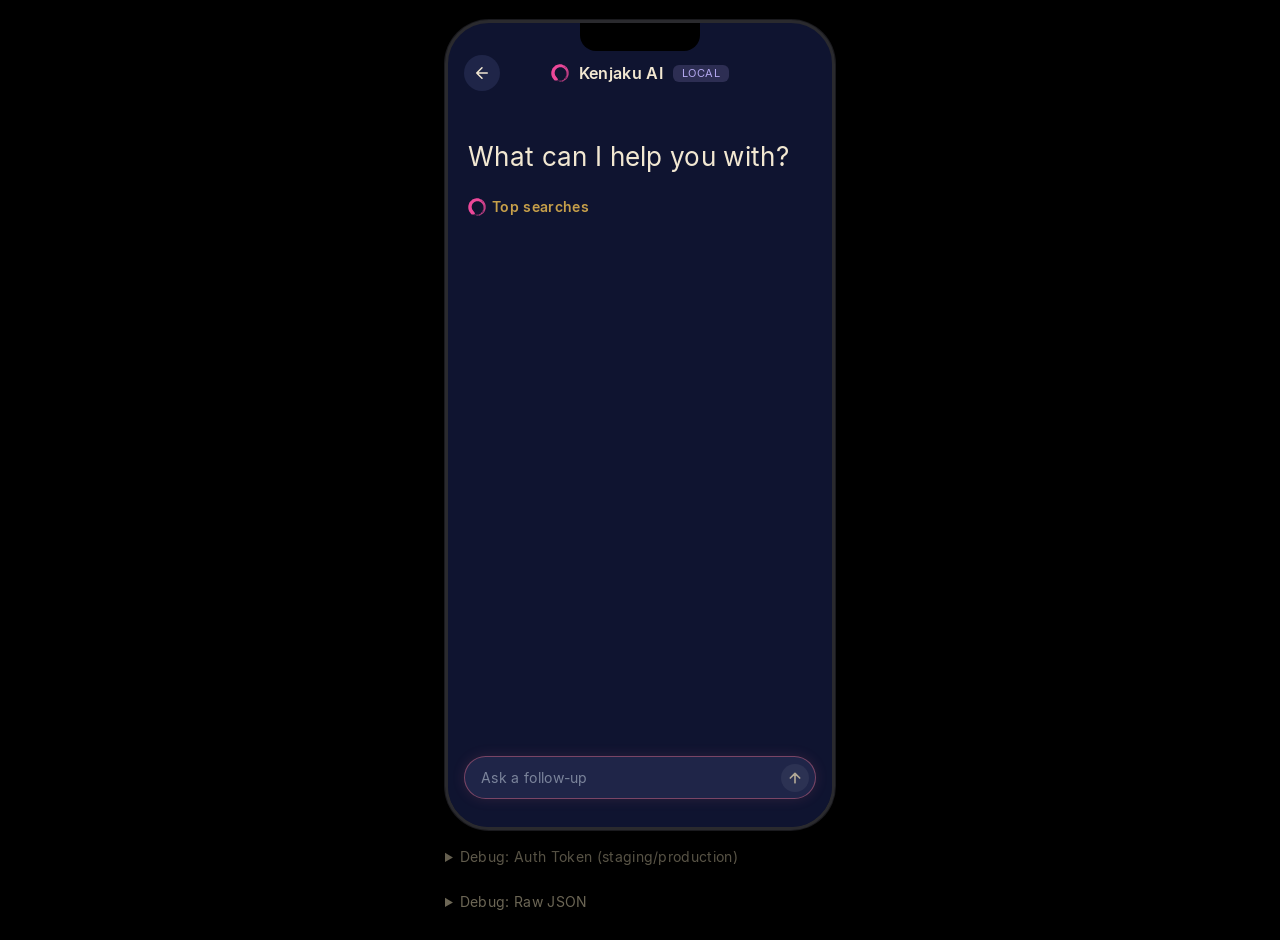
==== geto-web/index.html @ 2c615ce0 "feat(api): ResolvedLocale extractor + blended DTOs + geto-web language switcher - Adds `ResolvedLoca" ====
<!DOCTYPE html>
<html lang="en">

<head>
  <meta charset="UTF-8">
  <meta name="viewport" content="width=device-width, initial-scale=1.0, maximum-scale=1.0">
  <title>Kenjaku Local AI</title>
  <link rel="stylesheet" href="styles.css">
</head>

<body>
  <div class="phone-frame">
    <div class="notch"></div>
    <div class="app">
      <header class="header">
        <button class="header-back-btn" id="backBtn" type="button">
          <svg width="18" height="18" viewBox="0 0 24 24" fill="none" stroke="currentColor" stroke-width="2" stroke-linecap="round" stroke-linejoin="round">
            <path d="M19 12H5M12 19l-7-7 7-7" />
          </svg>
        </button>
        <div class="header-title" id="headerTitle">
          <span class="header-sparkle"><img src="enso.svg" alt="" width="18" height="18" style="display:block"></span> Kenjaku AI <span id="envLabel">Local</span>
          <select id="envSelect" class="env-select">
            <option value="local" selected>Local</option>
            <option value="staging">Staging</option>
            <option value="production">Production</option>
          </select>
          <select id="localeSwitcher" class="env-select" aria-label="Language">
            <option value="">Auto</option>
            <option value="en">English</option>
            <option value="zh">简体中文</option>
            <option value="zh-TW">繁體中文</option>
            <option value="ja">日本語</option>
            <option value="ko">한국어</option>
            <option value="de">Deutsch</option>
            <option value="fr">Français</option>
            <option value="es">Español</option>
          </select>
        </div>
        <div style="width:36px"></div>
      </header>
      <div class="progress-bar" id="progressBar"></div>

      <div class="scroll-area" id="scrollArea">
        <!-- Initial search view -->
        <div id="searchView" class="search-view">
          <div class="search-greeting">What can I help you with?</div>
          <div class="pills-label"><span class="pills-label-icon"><img src="enso.svg" alt="" width="18" height="18" style="display:block"></span> Top searches</div>
          <div class="pills" id="pills"></div>
        </div>

        <!-- Results view (hidden initially) -->
        <div id="resultsView" class="results-view" style="display:none">
          <div class="query-echo" id="queryEcho"></div>
          <div class="search-status" id="searchStatus" style="display:none">
            <span class="status-icon"><svg width="14" height="14" viewBox="0 0 24 24" fill="none" stroke="currentColor" stroke-width="2" stroke-linecap="round" stroke-linejoin="round"><circle cx="12" cy="12" r="3"/><path d="M19.4 15a1.65 1.65 0 0 0 .33 1.82l.06.06a2 2 0 1 1-2.83 2.83l-.06-.06a1.65 1.65 0 0 0-1.82-.33 1.65 1.65 0 0 0-1 1.51V21a2 2 0 0 1-4 0v-.09A1.65 1.65 0 0 0 9 19.4a1.65 1.65 0 0 0-1.82.33l-.06.06a2 2 0 1 1-2.83-2.83l.06-.06A1.65 1.65 0 0 0 4.68 15a1.65 1.65 0 0 0-1.51-1H3a2 2 0 0 1 0-4h.09A1.65 1.65 0 0 0 4.6 9a1.65 1.65 0 0 0-.33-1.82l-.06-.06a2 2 0 1 1 2.83-2.83l.06.06A1.65 1.65 0 0 0 9 4.68a1.65 1.65 0 0 0 1-1.51V3a2 2 0 0 1 4 0v.09a1.65 1.65 0 0 0 1 1.51 1.65 1.65 0 0 0 1.82-.33l.06-.06a2 2 0 1 1 2.83 2.83l-.06.06A1.65 1.65 0 0 0 19.4 9a1.65 1.65 0 0 0 1.51 1H21a2 2 0 0 1 0 4h-.09a1.65 1.65 0 0 0-1.51 1z"/></svg></span> Searching
          </div>
          <div id="results" class="results"></div>
          <details id="debugInfo" class="debug-info" style="display:none">
            <summary class="debug-summary">Debug</summary>
            <div class="debug-tags" id="debugTags"></div>
            <div class="debug-ids" id="debugIds"></div>
          </details>
        </div>
      </div>

      <!-- Fixed bottom bar -->
      <div class="bottom-bar">
        <div class="search-input-wrap">
          <input type="text" id="searchInput" placeholder="Ask a follow-up" autocomplete="off" role="combobox" aria-expanded="false" aria-controls="autoCompleteDropdown" aria-autocomplete="list">
          <button id="searchBtn" type="button" class="send-btn">
            <svg width="16" height="16" viewBox="0 0 24 24" fill="none" stroke="currentColor" stroke-width="2.5"
              stroke-linecap="round" stroke-linejoin="round">
              <path d="M12 19V5M5 12l7-7 7 7" />
            </svg>
          </button>
        </div>
        <div id="autoCompleteDropdown" class="autocomplete-dropdown" role="listbox" aria-label="Search suggestions"></div>
      </div>
    </div>
  </div>

  <details class="debug-panel debug-auth-panel" id="authPanel">
    <summary>Debug: Auth Token (staging/production)</summary>
    <div class="debug-context-grid">
      <label>Bearer Token<input type="password" id="bearerToken" placeholder="Paste token for non-local environments" autocomplete="off"></label>
    </div>
  </details>

  <details class="debug-panel">
    <summary>Debug: Raw JSON</summary>
    <pre id="rawJson"></pre>
  </details>

  <script src="app.js"></script>
</body>

</html>
---- geto-web/styles.css ----
/* Self-hosted Inter fonts — no external dependency */
@font-face {
  font-family: 'Inter';
  font-style: normal;
  font-weight: 400;
  font-display: block;
  src: url('fonts/Inter-Regular.ttf') format('truetype');
}
@font-face {
  font-family: 'Inter';
  font-style: normal;
  font-weight: 500;
  font-display: block;
  src: url('fonts/Inter-Medium.ttf') format('truetype');
}
@font-face {
  font-family: 'Inter';
  font-style: normal;
  font-weight: 600;
  font-display: block;
  src: url('fonts/Inter-SemiBold.ttf') format('truetype');
}
@font-face {
  font-family: 'Inter';
  font-style: normal;
  font-weight: 700;
  font-display: block;
  src: url('fonts/Inter-Bold.ttf') format('truetype');
}

* {
  margin: 0;
  padding: 0;
  box-sizing: border-box;
}

*, button, input, select, textarea {
  letter-spacing: inherit;
  font-family: inherit;
}

/* Theme: midnight indigo with pink-coral glow + cream text. */
:root {
  /* Deep indigo background palette */
  --bg-primary: #0F1430;       /* deepest navy */
  --bg-card:    #1A1F40;       /* lifted card */
  --bg-input:   #1F2548;       /* input fields */
  --border:     #2A3055;       /* subtle border */

  /* Warm cream text */
  --text-primary:   #F2E8D2;   /* heading cream */
  --text-secondary: #B0A795;   /* warm beige */
  --text-muted:     #6E6857;   /* dull olive */

  /* Accents */
  --accent-pink:   #FF7591;    /* pink/coral — primary glow */
  --accent-violet: #B4A8F0;    /* lavender — chips, badges */
  --accent-blue:   #4F7A55;    /* (compat) */
  --accent-green:  #6FA265;
  --accent-red:    #C04A4A;
  --accent-purple: #B4A8F0;    /* lavender alias */
  --accent-orange: #C7A04A;    /* gold (still used for query echo) */

  /* Query echo gradient (cream → gold) */
  --query-gradient-start: #F2E8D2;
  --query-gradient-end:   #C7A04A;
}

body {
  font-family: 'Inter', -apple-system, BlinkMacSystemFont, 'SF Pro Display', 'Segoe UI', Roboto, sans-serif;
  font-weight: 400;
  letter-spacing: 0.02em;
  line-height: 1.5;
  -webkit-font-smoothing: antialiased;
  -moz-osx-font-smoothing: grayscale;
  background: #000;
  color: var(--text-primary);
  display: flex;
  flex-direction: column;
  align-items: center;
  min-height: 100vh;
  padding: 20px 0;
}

/* ====== iPhone Frame ====== */
.phone-frame {
  width: 390px;
  height: 844px;
  max-height: 90vh;
  background: var(--bg-primary);
  border-radius: 44px;
  border: 3px solid #2A2A2E;
  position: relative;
  overflow: hidden;
  display: flex;
  flex-direction: column;
  box-shadow: 0 0 0 1px #1a1a1e, 0 20px 60px rgba(0,0,0,0.5);
  /* Contain the sources bottom sheet within the phone frame */
  isolation: isolate;
}

.notch {
  width: 120px;
  height: 28px;
  background: #000;
  border-radius: 0 0 16px 16px;
  margin: 0 auto;
  position: relative;
  z-index: 10;
  flex-shrink: 0;
}

.app {
  display: flex;
  flex-direction: column;
  flex: 1;
  overflow: hidden;
}

/* ====== Header ====== */
.header {
  display: flex;
  align-items: center;
  justify-content: space-between;
  padding: 4px 16px 8px;
  flex-shrink: 0;
}

.header-btn {
  width: 36px;
  height: 36px;
  display: flex;
  align-items: center;
  justify-content: center;
  background: none;
  border: none;
  color: var(--text-secondary);
  cursor: pointer;
  border-radius: 50%;
}
.header-btn:hover { background: rgba(255,255,255,0.05); }

.header-back-btn {
  width: 36px;
  height: 36px;
  display: flex;
  align-items: center;
  justify-content: center;
  background: var(--bg-input);
  border: none;
  color: var(--text-primary);
  cursor: pointer;
  border-radius: 50%;
  transition: background 0.15s;
}
.header-back-btn:hover { background: rgba(255,255,255,0.1); }

.header-title {
  font-size: 16px;
  font-weight: 600;
  color: var(--text-primary);
  letter-spacing: 0.02em;
  position: relative;
  cursor: pointer;
  display: flex;
  align-items: center;
  gap: 10px;
}

.header-sparkle {
  display: inline-flex;
  align-items: center;
  vertical-align: middle;
}

.env-select {
  position: absolute;
  top: 0;
  left: 0;
  width: 100%;
  height: 100%;
  opacity: 0;
  cursor: pointer;
  font-size: 16px;
}

#envLabel {
  color: var(--accent-violet);
  font-size: 11px;
  font-weight: 400;
  text-transform: uppercase;
  letter-spacing: 0.04em;
  display: inline-flex;
  align-items: center;
  padding: 3px 9px;
  background: rgba(180, 168, 240, 0.18);
  border-radius: 6px;
  line-height: 1;
}

/* ====== Progress Bar ====== */
.progress-bar {
  height: 2px;
  min-height: 2px;
  background: transparent;
  flex-shrink: 0;
  overflow: hidden;
}
.progress-bar.active {
  background: linear-gradient(90deg, transparent, var(--accent-blue), transparent);
  animation: progressSlide 1.5s ease-in-out infinite;
}
@keyframes progressSlide {
  0% { background-position: -200% 0; }
  100% { background-position: 200% 0; }
}
.progress-bar.active {
  background: var(--bg-primary);
  position: relative;
}
.progress-bar.active::after {
  content: '';
  position: absolute;
  top: 0;
  left: 0;
  right: 0;
  bottom: 0;
  background: linear-gradient(90deg, transparent 0%, var(--accent-blue) 50%, transparent 100%);
  animation: progressSlide 1.5s ease-in-out infinite;
  background-size: 200% 100%;
}

/* ====== Scroll Area ====== */
.scroll-area {
  flex: 1;
  overflow-y: auto;
  padding: 0 20px 16px;
  -webkit-overflow-scrolling: touch;
}

/* ====== Search View (initial) ====== */
.search-view {
  padding-top: 40px;
}

.search-greeting {
  font-size: 26px;
  font-weight: 400;
  color: var(--text-primary);
  margin-bottom: 24px;
  line-height: 1.2;
}

.pills-label {
  font-size: 14px;
  font-weight: 600;
  color: #C7A04A;
  margin-bottom: 10px;
  display: flex;
  align-items: center;
  gap: 6px;
}
.pills-label-icon {
  display: inline-flex;
  align-items: center;
}

.pills {
  display: flex;
  flex-wrap: nowrap;
  gap: 8px;
  margin-bottom: 24px;
  overflow-x: auto;
  -webkit-overflow-scrolling: touch;
  scrollbar-width: none;
}
.pills::-webkit-scrollbar {
  display: none;
}
.pills button {
  padding: 8px 16px;
  text-align: left;
  background: transparent;
  border: 1.5px solid rgba(255, 117, 145, 0.45);
  border-radius: 20px;
  color: var(--text-primary);
  font-size: 14px;
  font-weight: 400;
  cursor: pointer;
  transition: all 0.2s ease;
  white-space: nowrap;
  flex-shrink: 0;
}
.pills button:hover {
  background: rgba(255, 117, 145, 0.06);
  border-color: rgba(255, 117, 145, 0.75);
  box-shadow: 0 0 16px rgba(255, 117, 145, 0.25);
}

/* ====== Debug Context Panel (outside frame) ====== */
.debug-context-panel summary {
  display: list-item;
}
.debug-context-panel summary .debug-reset-btn {
  float: right;
}
.debug-reset-btn {
  padding: 3px 10px;
  font-size: 12px;
  background: transparent;
  border: 1px solid var(--border);
  border-radius: 4px;
  color: var(--text-muted);
  cursor: pointer;
  font-family: inherit;
  margin-left: auto;
}
.debug-reset-btn:hover {
  border-color: #FF3B30;
  color: #FF3B30;
}
.debug-section-label {
  font-size: 12px;
  font-weight: 400;
  color: var(--accent-blue);
  font-family: 'SF Mono', 'Menlo', monospace;
  text-transform: uppercase;
  letter-spacing: 0.5px;
  margin-top: 10px;
  margin-bottom: 2px;
  padding-bottom: 2px;
  border-bottom: 1px solid var(--border);
}
.debug-context-grid {
  display: grid;
  grid-template-columns: 1fr 1fr 1fr;
  gap: 5px 10px;
  margin-top: 4px;
}
.debug-context-grid label {
  display: flex;
  flex-direction: column;
  font-size: 12px;
  color: var(--text-muted);
  font-family: 'SF Mono', 'Menlo', monospace;
  gap: 2px;
}
.debug-context-grid label.debug-checkbox {
  flex-direction: row;
  align-items: center;
  gap: 4px;
  padding: 5px 0;
}
.debug-context-grid label.debug-checkbox input[type="checkbox"] {
  width: auto;
  accent-color: var(--accent-blue);
}
.debug-context-grid input,
.debug-context-grid select {
  font-size: 13px;
  padding: 6px 8px;
  background: var(--bg-input);
  border: 1px solid var(--border);
  border-radius: 5px;
  color: var(--text-primary);
  font-size: 11px;
  font-family: inherit;
  outline: none;
  width: 100%;
  box-sizing: border-box;
}
.debug-context-grid input:focus,
.debug-context-grid select:focus {
  border-color: var(--accent-blue);
}

/* ====== Results View ====== */
.results-view {
  padding-top: 8px;
}

.query-echo {
  font-size: 24px;
  font-weight: 600;
  line-height: 1.25;
  margin-bottom: 16px;
  color: #C7A04A;
}

.search-status {
  display: inline-flex;
  align-items: center;
  gap: 6px;
  padding: 6px 14px;
  background: var(--bg-card);
  border: 1px solid var(--border);
  border-radius: 20px;
  font-size: 14px;
  color: var(--text-secondary);
  margin-bottom: 16px;
}
.status-icon {
  display: inline-flex;
  align-items: center;
  font-size: 14px;
  animation: spin 2s linear infinite;
  transform-origin: center;
}
@keyframes spin {
  100% { transform: rotate(360deg); }
}

/* ====== Asset Cards ====== */
.asset-cards {
  display: flex;
  flex-direction: column;
  gap: 12px;
  margin-bottom: 16px;
}

.asset-card {
  background: var(--bg-card);
  border: 1px solid var(--border);
  border-radius: 16px;
  padding: 16px;
  overflow: hidden;
}

.asset-card-header {
  display: flex;
  justify-content: flex-start;
  align-items: center;
  gap: 12px;
  margin-bottom: 8px;
}

.asset-card-icon {
  width: 34px;
  height: 34px;
  border-radius: 50%;
  background: rgba(255,255,255,0.08);
  display: flex;
  align-items: center;
  justify-content: center;
  font-size: 14px;
  font-weight: 400;
  color: var(--accent-blue);
  flex-shrink: 0;
  overflow: hidden;
}

.asset-card-info {
  flex: 1;
  min-width: 0;
}

.asset-card-info h3 {
  font-size: 14px;
  font-weight: 400;
  color: var(--text-primary);
}

.asset-card-info .ticker {
  font-size: 11px;
  color: var(--text-secondary);
  margin-top: 1px;
}

.asset-card-star {
  width: 36px;
  height: 36px;
  border-radius: 50%;
  background: rgba(255,255,255,0.06);
  display: flex;
  align-items: center;
  justify-content: center;
  cursor: pointer;
  margin-left: auto;
  flex-shrink: 0;
  color: var(--text-muted);
  transition: background 0.2s;
}
.asset-card-star:hover {
  background: rgba(255,255,255,0.12);
  color: var(--text-secondary);
}

.asset-card-price {
  font-size: 26px;
  font-weight: 400;
  color: var(--text-primary);
  margin-bottom: 2px;
  letter-spacing: 0.02em;
}
.asset-card-price .currency {
  font-size: 13px;
  font-weight: 400;
  color: var(--text-secondary);
  margin-left: 4px;
}

.asset-card-change {
  font-size: 13px;
  margin-bottom: 16px;
}
.asset-card-change.positive { color: var(--accent-green); }
.asset-card-change.negative { color: var(--accent-red); }

.asset-chart-placeholder {
  height: 120px;
  border-radius: 8px;
  margin-bottom: 12px;
  position: relative;
  overflow: hidden;
}

.asset-chart-area {
  width: 100%;
  height: 100%;
}

/* Deferred comp_006 slot — fade in when content injected */
#comp006-slot:not(:empty) {
  animation: fadeSlideIn 0.3s ease-out;
}
@keyframes fadeSlideIn {
  from { opacity: 0; transform: translateY(-8px); }
  to   { opacity: 1; transform: translateY(0); }
}

/* ====== Comparison Card (2-asset comp_006) ====== */
.compare-card {
  margin-bottom: 16px;
}
.compare-legend {
  display: flex;
  gap: 14px;
  margin-bottom: 12px;
}
.compare-legend-item {
  display: flex;
  align-items: center;
  gap: 6px;
  font-size: 12px;
  color: var(--text-secondary);
}
.compare-dot {
  width: 8px;
  height: 8px;
  border-radius: 50%;
  flex-shrink: 0;
}
.compare-chart-area {
  height: 140px;
}
.compare-chart {
  width: 100%;
  height: 100%;
}

/* Live price colors */
.live-change.positive,
.live-list-change.positive { color: var(--accent-green); }
.live-change.negative,
.live-list-change.negative { color: var(--accent-red); }

/* Icon fallback (shows when image fails to load) */
.icon-fallback {
  width: 100%;
  height: 100%;
  border-radius: 50%;
  background: rgba(255,255,255,0.08);
  display: flex;
  align-items: center;
  justify-content: center;
  font-size: 12px;
  font-weight: 400;
  color: var(--accent-blue);
}

.asset-time-pills {
  display: flex;
  gap: 6px;
  margin-bottom: 14px;
  align-items: center;
}
.time-pill {
  padding: 6px 12px;
  border-radius: 20px;
  font-size: 12px;
  font-weight: 400;
  letter-spacing: 0.02em;
  color: var(--text-secondary);
  background: var(--bg-input);
  border: 1px solid transparent;
  cursor: pointer;
  transition: all 0.15s;
}
.time-pill.active {
  background: rgba(199, 160, 74, 0.15);
  color: var(--accent-orange);
  border-color: var(--accent-orange);
}
.time-pill:not(.active):hover {
  background: rgba(255,255,255,0.08);
}
.time-pill-icon {
  display: inline-flex;
  align-items: center;
  justify-content: center;
  padding: 6px 8px;
  color: var(--text-secondary);
}

.asset-actions {
  display: flex;
  gap: 10px;
}
.asset-action-btn {
  flex: 1;
  padding: 10px;
  border-radius: 9999px;
  font-size: 12px;
  letter-spacing: 0.02em;
  font-weight: 400;
  cursor: pointer;
  text-align: center;
  border: none;
}
.asset-action-btn.view {
  background: var(--bg-input);
  color: var(--text-primary);
  border: 1px solid var(--border);
}
.asset-action-btn.buy {
  background: var(--accent-orange);
  color: var(--bg-primary);
}
.asset-action-btn.view:hover { background: rgba(255,255,255,0.1); }
.asset-action-btn.buy:hover { background: #D9B254; }

/* Multi-card grid */
.asset-grid {
  display: grid;
  grid-template-columns: 1fr 1fr;
  gap: 10px;
  margin-bottom: 16px;
}

.asset-grid-card {
  background: var(--bg-card);
  border: 1px solid var(--border);
  border-radius: 14px;
  padding: 14px;
  min-width: 0;
}

.asset-grid-header {
  display: flex;
  justify-content: space-between;
  align-items: center;
  margin-bottom: 10px;
}

.asset-grid-icon {
  width: 28px;
  height: 28px;
  border-radius: 50%;
  background: rgba(255,255,255,0.08);
  display: flex;
  align-items: center;
  justify-content: center;
  font-size: 12px;
  font-weight: 400;
  color: var(--accent-blue);
  overflow: hidden;
}

.asset-grid-star {
  width: 28px;
  height: 28px;
  border-radius: 50%;
  background: rgba(255,255,255,0.06);
  display: flex;
  align-items: center;
  justify-content: center;
  color: var(--text-muted);
  cursor: pointer;
  transition: background 0.2s;
}
.asset-grid-star:hover {
  background: rgba(255,255,255,0.12);
  color: var(--text-secondary);
}

.asset-grid-name {
  font-size: 13px;
  font-weight: 400;
  color: var(--text-secondary);
  margin-bottom: 4px;
  white-space: nowrap;
  overflow: hidden;
  text-overflow: ellipsis;
}

.asset-grid-ticker {
  font-size: 15px;
  font-weight: 400;
  color: var(--text-primary);
  margin-bottom: 10px;
}

.asset-grid-price {
  font-size: 15px;
  font-weight: 400;
  color: var(--text-primary);
  margin-bottom: 2px;
}

.asset-grid-change,
.asset-grid-card .live-list-change {
  font-size: 11px;
  margin-bottom: 16px;
}
.asset-grid-card .live-list-change.positive { color: var(--accent-green); }
.asset-grid-card .live-list-change.negative { color: var(--accent-red); }

.asset-grid-buy {
  width: 100%;
  padding: 8px;
  border-radius: 8px;
  background: var(--accent-blue);
  color: #fff;
  font-size: 13px;
  font-weight: 400;
  border: none;
  cursor: pointer;
}
.asset-grid-buy:hover { background: #3A7CE6; }

/* ====== Asset List (multi-asset rows) ====== */
.asset-list {
  background: var(--bg-card);
  border: 1px solid var(--border);
  border-radius: 16px;
  overflow: hidden;
  margin-bottom: 16px;
}

.asset-list-item {
  display: flex;
  align-items: center;
  gap: 12px;
  padding: 14px 16px;
  border-bottom: 1px solid var(--border);
}
.asset-list-item:last-child { border-bottom: none; }

.asset-list-icon {
  width: 36px;
  height: 36px;
  border-radius: 50%;
  background: rgba(255,255,255,0.08);
  display: flex;
  align-items: center;
  justify-content: center;
  font-size: 13px;
  font-weight: 400;
  color: var(--accent-blue);
  flex-shrink: 0;
  overflow: hidden;
}

.asset-list-info {
  flex: 1;
  min-width: 0;
}

.asset-list-name {
  font-size: 14px;
  font-weight: 400;
  color: var(--text-primary);
  white-space: nowrap;
  overflow: hidden;
  text-overflow: ellipsis;
}

.asset-list-ticker {
  font-size: 12px;
  color: var(--text-muted);
  margin-top: 1px;
}

.asset-list-price {
  text-align: right;
  flex-shrink: 0;
}

.asset-list-amount {
  font-size: 14px;
  font-weight: 400;
  color: var(--text-primary);
}

.asset-list-change {
  font-size: 12px;
  color: var(--accent-green);
  margin-top: 1px;
}

.asset-list-star {
  color: var(--text-muted);
  font-size: 18px;
  flex-shrink: 0;
  opacity: 0.4;
}

/* ====== Inline Source Reference (replaces [Source N] in answer text) ====== */
.source-ref {
  display: inline-flex;
  align-items: center;
  justify-content: center;
  width: 18px;
  height: 18px;
  margin: 0 2px;
  padding: 0;
  border: none;
  border-radius: 50%;
  background: rgba(255, 255, 255, 0.08);
  color: var(--text-secondary);
  cursor: pointer;
  vertical-align: -3px;
  transition: background 0.15s ease, color 0.15s ease, transform 0.1s ease;
}
.source-ref:hover {
  background: rgba(255, 117, 145, 0.18);
  color: var(--accent-pink);
}
.source-ref:active {
  transform: scale(0.92);
}

/* ====== Placeholder Component (price_list / price_focus — server integration deferred) ====== */
.placeholder-component {
  background: rgba(255, 255, 255, 0.04);
  border: 1px dashed rgba(255, 255, 255, 0.15);
  border-radius: 12px;
  padding: 12px 16px;
  margin: 8px 0;
  color: #7B849B;
  font-size: 13px;
  text-align: center;
}
.placeholder-component strong {
  color: #A0A9BE;
  margin-right: 6px;
}

/* ====== Text Content ====== */
.text-content {
  margin-bottom: 16px;
}

.text-content .text-title {
  font-weight: 400;
  font-size: 16px;
  color: var(--text-primary);
  margin-bottom: 10px;
  line-height: 1.5;
}

.text-content .text-body {
  font-size: 14px;
  line-height: 1.6;
  color: var(--text-secondary);
}

.text-body p {
  margin-bottom: 10px;
}
.text-body p:last-child { margin-bottom: 0; }

/* Markdown content */
.text-body.md ol,
.text-body.md ul {
  margin: 8px 0;
  padding-left: 22px;
  color: var(--text-secondary);
}
.text-body.md ol { list-style: decimal; }
.text-body.md ul { list-style: disc; }
.text-body.md li {
  margin-bottom: 4px;
  line-height: 1.6;
}
.text-body.md li:last-child { margin-bottom: 0; }
.text-body.md strong {
  color: var(--text-primary);
  font-weight: 400;
}
.text-body.md em {
  font-style: italic;
  color: #B0BEC5;
}
.text-body.md .md-heading {
  color: var(--text-primary);
  font-weight: 400;
  margin: 14px 0 6px;
  line-height: 1.3;
}
.text-body.md h2.md-heading { font-size: 14px; }
.text-body.md h3.md-heading { font-size: 13px; }
.text-body.md h4.md-heading { font-size: 13px; }
.text-body.md .md-heading:first-child { margin-top: 0; }
.text-body.md .md-subheading {
  color: var(--text-primary);
  font-weight: 400;
  font-size: 14px;
  margin: 12px 0 6px;
}
.text-body.md .md-subheading:first-child { margin-top: 0; }
.text-body.md ul ul {
  margin: 2px 0 2px 16px;
  list-style: circle;
}
.text-body.md code {
  background: rgba(255,255,255,0.06);
  padding: 2px 6px;
  border-radius: 4px;
  font-size: 12px;
  color: var(--accent-green);
  font-family: 'SF Mono', Menlo, monospace;
}
.text-body.md a {
  color: var(--accent-blue);
  text-decoration: none;
  word-break: break-word;
}
.text-body.md a:hover { text-decoration: underline; }

/* Markdown tables */
.md-table-wrap {
  overflow-x: auto;
  margin: 10px 0;
  border-radius: 10px;
  border: 1px solid var(--border);
}
.md-table {
  width: 100%;
  border-collapse: collapse;
  font-size: 12px;
  line-height: 1.5;
  white-space: nowrap;
}
.md-table th {
  background: rgba(255,255,255,0.04);
  padding: 8px 12px;
  text-align: left;
  font-weight: 400;
  font-size: 11px;
  text-transform: uppercase;
  letter-spacing: 0.04em;
  color: var(--accent-blue);
  border-bottom: 1px solid var(--border);
}
.md-table td {
  padding: 7px 12px;
  border-bottom: 1px solid rgba(255,255,255,0.03);
  color: var(--text-secondary);
}
.md-table tbody tr:hover { background: rgba(255,255,255,0.02); }
.md-table tbody tr:last-child td { border-bottom: none; }
.md-table strong { color: var(--text-primary); }

/* Tag cloud */
.tag-cloud {
  display: flex;
  flex-wrap: wrap;
  gap: 6px;
}
.tag {
  background: rgba(255,255,255,0.06);
  padding: 4px 10px;
  border-radius: 6px;
  font-size: 12px;
  color: var(--accent-blue);
}
.tag-hidden { display: none; }
.tag-cloud.expanded .tag-hidden { display: inline; }
.tag-more {
  background: var(--accent-blue);
  color: #fff;
  cursor: pointer;
  font-weight: 400;
}
.tag-more:hover { background: #3A7CE6; }

/* ====== Action Bar (copy, thumbs) ====== */
.action-bar {
  display: flex;
  gap: 2px;
  padding: 10px 0 14px;
  margin-bottom: 8px;
}
.action-icon {
  width: 32px;
  height: 32px;
  display: flex;
  align-items: center;
  justify-content: center;
  border-radius: 8px;
  background: none;
  border: none;
  cursor: pointer;
}
.action-icon svg {
  width: 18px;
  height: 18px;
  stroke: var(--text-muted);
  fill: none;
  stroke-width: 1.8;
}
.action-icon:hover svg {
  stroke: var(--text-secondary);
}

/* ====== Disclaimer Row ====== */
.disclaimer-row {
  display: flex;
  align-items: center;
  gap: 6px;
  padding: 0 0 14px;
  margin-bottom: 14px;
  border-bottom: 1px solid var(--border);
}
.disclaimer-text {
  font-size: 12px;
  font-weight: 500;
  color: #A0A9BE;
}
.disclaimer-info-btn {
  display: flex;
  align-items: center;
  justify-content: center;
  background: none;
  border: none;
  cursor: pointer;
  padding: 0;
  width: 20px;
  height: 20px;
}
.disclaimer-info-btn svg {
  width: 20px;
  height: 20px;
}
.disclaimer-info-btn:hover {
  opacity: 0.8;
}
.disclaimer-sheet-body {
  padding: 0 20px 24px;
  overflow-y: auto;
  flex: 1;
}
.disclaimer-sheet-body p {
  font-size: 14px;
  line-height: 1.6;
  color: var(--text-secondary);
  margin-bottom: 12px;
}
.disclaimer-sheet-body p:last-child {
  margin-bottom: 0;
}
.disclaimer-sheet-body a {
  color: var(--accent-blue);
  text-decoration: none;
}
.disclaimer-sheet-body a:hover {
  text-decoration: underline;
}

/* ====== Deeplink Actions (Suggested action list) ====== */
.deeplink-actions {
  margin-bottom: 16px;
}

.deeplink-actions-title {
  font-size: 14px;
  font-weight: 400;
  color: #A0A9BE;
  margin-bottom: 8px;
}

.deeplink-action-item {
  display: flex;
  align-items: center;
  gap: 12px;
  padding: 12px 14px;
  background: var(--bg-card);
  border: 1px solid var(--border);
  border-radius: 12px;
  cursor: pointer;
  transition: background 0.15s, border-color 0.15s;
  margin-bottom: 10px;
}
.deeplink-action-item:last-child {
  margin-bottom: 0;
}
.deeplink-action-item:hover {
  background: rgba(255,255,255,0.04);
  border-color: rgba(255,255,255,0.12);
}

.deeplink-action-icon {
  width: 36px;
  height: 36px;
  border-radius: 50%;
  background: rgba(255,255,255,0.06);
  display: flex;
  align-items: center;
  justify-content: center;
  flex-shrink: 0;
}
.deeplink-action-icon svg {
  width: 18px;
  height: 18px;
  color: var(--text-secondary);
}

.deeplink-action-label {
  flex: 1;
  font-size: 14px;
  font-weight: 400;
  color: var(--text-primary);
}

.deeplink-action-chevron {
  width: 16px;
  height: 16px;
  color: var(--text-muted);
  flex-shrink: 0;
}

/* ====== Sources Pill (inline with action bar) ====== */
.sources-pill {
  display: inline-flex;
  align-items: center;
  gap: 6px;
  padding: 6px 14px;
  background: var(--bg-card);
  border: 1px solid var(--border);
  border-radius: 20px;
  font-size: 12px;
  color: var(--text-secondary);
  cursor: pointer;
  margin-left: 4px;
  vertical-align: middle;
}
.sources-pill:hover {
  border-color: rgba(255,255,255,0.12);
  background: rgba(255,255,255,0.04);
}
.sources-pill svg {
  width: 14px;
  height: 14px;
  stroke: var(--text-muted);
  fill: none;
  stroke-width: 2;
}

/* ====== Sources Bottom Sheet ====== */
.sources-overlay {
  position: absolute;
  inset: 0;
  background: rgba(0,0,0,0.5);
  z-index: 100;
  opacity: 0;
  pointer-events: none;
  transition: opacity 0.3s ease;
  border-radius: 44px;
}
.sources-overlay.open {
  opacity: 1;
  pointer-events: auto;
}

.sources-sheet {
  position: absolute;
  bottom: 0;
  left: 0;
  right: 0;
  transform: translateY(100%);
  max-height: 55%;
  background: var(--bg-card);
  border-radius: 20px 20px 0 0;
  letter-spacing: 0.02em;
  z-index: 101;
  transition: transform 0.3s ease;
  display: flex;
  flex-direction: column;
  overflow: hidden;
}
.sources-sheet.open {
  transform: translateY(0);
}

.sources-sheet-header {
  display: flex;
  align-items: center;
  justify-content: center;
  padding: 18px 20px 14px;
  position: relative;
  flex-shrink: 0;
}
.sources-sheet-title {
  font-size: 16px;
  font-weight: 600;
  color: var(--text-primary);
}
.sources-sheet-close {
  position: absolute;
  right: 16px;
  top: 14px;
  width: 32px;
  height: 32px;
  display: flex;
  align-items: center;
  justify-content: center;
  background: rgba(255,255,255,0.06);
  border: none;
  border-radius: 50%;
  color: var(--text-secondary);
  cursor: pointer;
}
.sources-sheet-close:hover { background: rgba(255,255,255,0.1); }

.sources-list {
  list-style: none;
  padding: 0 20px 24px;
  margin: 0;
  overflow-y: auto;
  flex: 1;
}

.source-item {
  display: flex;
  align-items: center;
  gap: 12px;
  padding: 14px 0;
  border-bottom: 1px solid var(--border);
  cursor: pointer;
}
.source-item:last-child { border-bottom: none; }

.source-number {
  width: 28px;
  height: 28px;
  display: flex;
  align-items: center;
  justify-content: center;
  background: rgba(255,255,255,0.06);
  border-radius: 50%;
  font-size: 12px;
  font-weight: 400;
  color: var(--text-secondary);
  flex-shrink: 0;
}

.source-content {
  flex: 1;
  min-width: 0;
  display: flex;
  flex-direction: column;
  gap: 4px;
}

.source-title {
  font-size: 16px;
  font-weight: 600;
  color: var(--text-primary);
  letter-spacing: 0.02em;
  white-space: nowrap;
  overflow: hidden;
  text-overflow: ellipsis;
}

.source-domain {
  display: flex;
  align-items: center;
  gap: 4px;
  font-size: 13px;
  color: #A0A9BE;
  letter-spacing: 0.02em;
}

.source-domain svg {
  flex-shrink: 0;
}

.source-domain-text {
  white-space: nowrap;
  overflow: hidden;
  text-overflow: ellipsis;
}

/* ====== Related Questions ====== */
.related-questions {
  display: flex;
  flex-direction: column;
  gap: 8px;
  margin-bottom: 16px;
}

.related-q {
  font-size: 14px;
  color: var(--text-primary);
  cursor: pointer;
  padding: 10px 16px;
  background: var(--bg-card);
  border: 1px solid var(--border);
  border-radius: 9999px;
  display: flex;
  align-items: center;
  gap: 10px;
  line-height: 1.4;
}
.related-q:hover {
  border-color: rgba(255,255,255,0.12);
  background: rgba(255,255,255,0.04);
}
.related-icon {
  flex-shrink: 0;
  width: 20px;
  height: 20px;
}
.related-q::before {
  display: none;
}

/* ====== Bottom Bar ====== */
.bottom-bar {
  position: relative;
  padding: 10px 16px 28px;
  flex-shrink: 0;
  background: var(--bg-primary);
}

.search-input-wrap {
  display: flex;
  align-items: center;
  gap: 8px;
  background: var(--bg-input);
  border: 1.5px solid rgba(255, 117, 145, 0.4);
  border-radius: 9999px;
  padding: 4px 6px 4px 16px;
  box-shadow: 0 0 14px rgba(255, 117, 145, 0.12);
  transition: box-shadow 0.2s ease, border-color 0.2s ease;
}
.search-input-wrap:focus-within {
  border-color: rgba(255, 117, 145, 0.85);
  box-shadow: 0 0 24px rgba(255, 117, 145, 0.35);
}

.search-input-wrap input {
  flex: 1;
  padding: 8px 0;
  background: transparent;
  border: none;
  color: var(--text-primary);
  font-size: 14px;
  font-weight: 400;
  outline: none;
}
.search-input-wrap input::placeholder {
  color: #7B849B;
  font-weight: 400;
}

.send-btn {
  width: 28px;
  height: 28px;
  display: flex;
  align-items: center;
  justify-content: center;
  background: rgba(255,255,255,0.06);
  border: none;
  border-radius: 50%;
  color: var(--text-secondary);
  cursor: pointer;
  flex-shrink: 0;
  transition: background 0.15s;
}
.send-btn:hover { background: rgba(255,255,255,0.12); }
.send-btn.stop {
  background: rgba(255,255,255,0.06);
}

/* ====== Debug Info (inside results) ====== */
.debug-info {
  margin-top: 12px;
  padding: 0;
  background: rgba(255, 243, 205, 0.08);
  border: 1px solid rgba(255, 214, 102, 0.2);
  border-radius: 10px;
  font-size: 13px;
  color: var(--text-muted);
}
.debug-info[open] {
  background: rgba(255, 243, 205, 0.1);
  border-color: rgba(255, 214, 102, 0.3);
}
.debug-summary {
  padding: 8px 12px;
  cursor: pointer;
  font-size: 13px;
  font-weight: 400;
  color: #FFD666;
  letter-spacing: 0.03em;
  list-style: none;
  user-select: none;
}
.debug-summary::-webkit-details-marker { display: none; }
.debug-summary::before {
  content: '▸ ';
  font-size: 10px;
}
.debug-info[open] .debug-summary::before {
  content: '▾ ';
}
.debug-tags {
  display: flex;
  flex-wrap: wrap;
  align-items: center;
  gap: 5px;
  padding: 0 12px 8px;
}
.debug-ids {
  padding: 6px 12px 8px;
  border-top: 1px solid rgba(255, 214, 102, 0.1);
  font-size: 12px;
  font-family: 'SF Mono', 'Menlo', monospace;
  color: var(--text-muted);
  display: flex;
  flex-direction: column;
  gap: 3px;
}
.debug-ids .id-row { display: flex; gap: 6px; }
.debug-ids .id-label { color: #FFD666; font-weight: 400; min-width: 52px; flex-shrink: 0; }
.debug-ids .id-value { color: var(--text-secondary); }
.debug-ids .prompt-value {
  white-space: pre-wrap;
  word-break: break-word;
  font-size: 11px;
  line-height: 1.4;
  max-height: 200px;
  overflow-y: auto;
  background: rgba(0,0,0,0.3);
  padding: 6px;
  border-radius: 4px;
  margin: 2px 0;
}
.debug-info .tag {
  display: inline-flex;
  align-items: center;
  gap: 4px;
  padding: 3px 8px;
  border-radius: 6px;
  font-size: 12px;
  font-weight: 400;
  letter-spacing: 0.02em;
  line-height: 1;
  white-space: nowrap;
}
.debug-info .tag-intent {
  background: rgba(74,140,255,0.15);
  color: #7AB8FF;
  text-transform: uppercase;
  font-weight: 400;
  letter-spacing: 0.04em;
}
.debug-info .tag-tier {
  background: rgba(123,104,238,0.15);
  color: #A99BFF;
}
.debug-info .tag-confidence {
  background: rgba(52,199,89,0.12);
  color: #6DD58C;
}
.debug-info .tag-confidence.low { background: rgba(255,59,48,0.12); color: #FF6B63; }
.debug-info .tag-confidence.mid { background: rgba(255,138,0,0.12); color: #FFB44D; }
.debug-info .tag-time {
  background: rgba(255,255,255,0.06);
  color: var(--text-secondary);
}
.debug-info .tag-lang {
  background: rgba(255,138,0,0.12);
  color: #FFB44D;
}
.debug-info .tag-embed {
  background: rgba(52,199,89,0.12);
  color: #6DD58C;
}
.debug-info .tag-embed.miss {
  background: rgba(255,255,255,0.06);
  color: var(--text-secondary);
}
.debug-info .tag-gemini {
  background: rgba(255,138,0,0.15);
  color: var(--accent-orange);
}
.debug-info .tag-tokens {
  background: rgba(255,138,0,0.08);
  color: #FFB44D;
}
.debug-info .tag-cost {
  background: rgba(255,59,48,0.10);
  color: #FF8A80;
}
.debug-info .tag-ttft {
  background: rgba(255,59,48,0.12);
  color: #FF6B63;
}
.debug-info .tag .tag-icon {
  font-size: 9px;
  opacity: 0.7;
}

/* ====== Debug Panel (outside frame) ====== */
.debug-panel {
  width: 390px;
  margin: 16px auto 0;
}
.debug-panel summary {
  cursor: pointer;
  font-size: 14px;
  color: var(--text-muted);
  margin-bottom: 8px;
  font-family: inherit;
}
.debug-panel pre {
  background: var(--bg-card);
  padding: 12px;
  border-radius: 10px;
  font-size: 13px;
  font-family: 'SF Mono', 'Menlo', 'Consolas', 'Monaco', 'Courier New', monospace;
  overflow-x: auto;
  white-space: pre-wrap;
  word-break: break-word;
  color: var(--accent-green);
  max-height: 400px;
  overflow-y: auto;
}

/* ====== Streaming ====== */
.streaming-text::after {
  content: '▊';
  animation: blink 0.7s infinite;
  color: var(--accent-blue);
  margin-left: 2px;
}
@keyframes blink {
  0%, 100% { opacity: 1; }
  50% { opacity: 0; }
}

/* ====== Loading ====== */
.loading {
  text-align: center;
  padding: 20px;
  color: var(--accent-blue);
}

.error {
  background: rgba(255,59,48,0.1);
  color: var(--accent-red);
  padding: 14px;
  border-radius: 12px;
  font-size: 13px;
  border: 1px solid rgba(255,59,48,0.2);
}

.stopped-message {
  color: #A0A9BE;
  font-size: 13px;
  padding: 12px 0 4px;
  letter-spacing: 0.02em;
}

/* ====== Gemini Badge (legacy — kept for non-debug-bar usage) ====== */
.gemini-badge {
  background: rgba(255,138,0,0.15);
  color: var(--accent-orange);
  padding: 2px 8px;
  border-radius: 6px;
  font-size: 11px;
  font-weight: 400;
}

/* ====== Feedback Thumb Buttons ====== */
.feedback-thumb {
  transition: color 0.15s, background 0.15s;
}
.feedback-thumb.active.thumb-up {
  color: #34C759;
  background: rgba(52,199,89,0.15);
}
.feedback-thumb.active.thumb-down {
  color: #FF3B30;
  background: rgba(255,59,48,0.15);
}

/* ====== Feedback Bottom Sheet ====== */
.feedback-overlay {
  position: absolute;
  inset: 0;
  background: rgba(0,0,0,0.5);
  z-index: 200;
  opacity: 0;
  pointer-events: none;
  transition: opacity 0.25s;
}
.feedback-overlay.open {
  opacity: 1;
  pointer-events: auto;
}

.feedback-sheet {
  position: absolute;
  bottom: 0;
  left: 0;
  right: 0;
  transform: translateY(100%);
  transition: transform 0.3s cubic-bezier(0.32, 0.72, 0, 1);
  background: var(--bg-card);
  border-radius: 16px 16px 0 0;
  letter-spacing: 0.02em;
  z-index: 201;
  padding-bottom: env(safe-area-inset-bottom, 16px);
  max-height: 80%;
  overflow-y: auto;
}
.feedback-sheet.open {
  transform: translateY(0);
}

.feedback-sheet-header {
  display: flex;
  align-items: center;
  justify-content: center;
  padding: 18px 20px 14px;
  position: relative;
}
.feedback-sheet-title {
  font-size: 16px;
  font-weight: 600;
  color: var(--text-primary);
}
.feedback-sheet-close {
  position: absolute;
  right: 16px;
  top: 14px;
  width: 32px;
  height: 32px;
  display: flex;
  align-items: center;
  justify-content: center;
  background: rgba(255,255,255,0.06);
  border: none;
  border-radius: 50%;
  color: var(--text-muted);
  cursor: pointer;
}
.feedback-sheet-close:hover { background: rgba(255,255,255,0.1); }

.feedback-reasons {
  padding: 0 20px;
  display: flex;
  flex-direction: column;
  gap: 4px;
}
.feedback-reason {
  display: flex;
  align-items: center;
  gap: 14px;
  padding: 14px 4px;
  cursor: pointer;
  border-bottom: 1px solid rgba(255,255,255,0.04);
  user-select: none;
}
.feedback-reason:last-child {
  border-bottom: none;
}
.feedback-reason input[type="radio"] {
  display: none;
}
.feedback-radio {
  width: 24px;
  height: 24px;
  border-radius: 50%;
  border: 2px solid var(--text-muted);
  flex-shrink: 0;
  display: flex;
  align-items: center;
  justify-content: center;
  transition: border-color 0.15s, background 0.15s;
}
.feedback-reason input[type="radio"]:checked + .feedback-radio {
  border-color: var(--accent-blue);
  background: var(--accent-blue);
}
.feedback-reason input[type="radio"]:checked + .feedback-radio::after {
  content: '';
  width: 8px;
  height: 8px;
  border-radius: 50%;
  background: #fff;
}
.feedback-reason-text {
  font-size: 14px;
  color: var(--text-primary);
  line-height: 1.3;
}

.feedback-details {
  margin: 8px 20px 12px;
  padding: 12px 14px;
  background: rgba(255,255,255,0.04);
  border: 1px solid var(--border);
  border-radius: 12px;
  color: var(--text-primary);
  font-size: 14px;
  font-family: inherit;
  resize: none;
  outline: none;
  width: calc(100% - 40px);
}
.feedback-details::placeholder {
  color: var(--text-muted);
}
.feedback-details:focus {
  border-color: rgba(255,255,255,0.15);
}

.feedback-submit-btn {
  display: block;
  margin: 4px 20px 20px;
  width: calc(100% - 40px);
  padding: 14px;
  background: #1A4B8C;
  color: #5B9FFF;
  font-size: 14px;
  font-weight: 400;
  border: none;
  border-radius: 12px;
  cursor: pointer;
  text-align: center;
  letter-spacing: 0.02em;
  transition: background 0.15s;
}
.feedback-submit-btn:hover {
  background: #1D5599;
}

/* ====== Toast Notification ====== */
.feedback-toast {
  position: absolute;
  top: 56px;
  left: 16px;
  right: 16px;
  display: flex;
  align-items: center;
  gap: 14px;
  padding: 18px 20px;
  border-radius: 16px;
  font-size: 14px;
  font-weight: 400;
  color: #fff;
  letter-spacing: 0.02em;
  z-index: 300;
  opacity: 0;
  transform: translateY(-10px);
  transition: opacity 0.25s, transform 0.25s;
  pointer-events: none;
  background: #252D3A;
  border: 1px solid rgba(255,255,255,0.06);
  box-shadow: 0 8px 32px rgba(0,0,0,0.4);
}
.feedback-toast.show {
  opacity: 1;
  transform: translateY(0);
}
.feedback-toast .toast-icon {
  width: 20px;
  height: 20px;
  border-radius: 50%;
  display: flex;
  align-items: center;
  justify-content: center;
  flex-shrink: 0;
  background: #fff;
}
.feedback-toast.success .toast-icon svg { stroke: #252D3A; }
.feedback-toast.error .toast-icon svg { stroke: #252D3A; }
.feedback-toast .toast-body {
  display: flex;
  flex-direction: column;
  gap: 2px;
}
.feedback-toast .toast-title {
  font-size: 14px;
  font-weight: 400;
  color: #fff;
}
.feedback-toast .toast-subtitle {
  font-size: 14px;
  font-weight: 400;
  color: rgba(255,255,255,0.45);
}

/* ====== Auto-Complete Dropdown ====== */
.autocomplete-dropdown {
  display: none;
  position: absolute;
  bottom: 100%;
  left: 16px;
  right: 16px;
  margin-bottom: 6px;
  background: var(--bg-card);
  border: 1px solid var(--border);
  border-radius: 14px;
  overflow: hidden;
  z-index: 200;
  box-shadow: 0 -4px 24px rgba(0,0,0,0.4);
  animation: acSlideUp 0.15s ease-out;
}

@keyframes acSlideUp {
  from { opacity: 0; transform: translateY(6px); }
  to   { opacity: 1; transform: translateY(0); }
}

.autocomplete-dropdown.visible {
  display: block;
}

.ac-item {
  padding: 11px 16px;
  font-size: 14px;
  color: var(--text-primary);
  cursor: pointer;
  transition: background 0.1s;
  display: flex;
  align-items: center;
  gap: 10px;
}

.ac-item:not(:last-child) {
  border-bottom: 1px solid rgba(255,255,255,0.04);
}

.ac-item:hover,
.ac-item.active {
  background: var(--bg-input);
}

.ac-item .ac-icon {
  flex-shrink: 0;
  width: 16px;
  height: 16px;
  color: var(--text-muted);
}

.ac-item .ac-match {
  font-weight: 400;
  color: var(--text-primary);
}

.ac-item .ac-rest {
  font-weight: 400;
  color: var(--text-secondary);
}

/* Alfred Handoff (comp_010) */
.alfred-handoff .deeplink-actions-title {
  color: #5AC8FA;
}
.alfred-action {
  border-color: rgba(90, 200, 250, 0.25);
  background: rgba(90, 200, 250, 0.06);
}
.alfred-action:hover {
  background: rgba(90, 200, 250, 0.12);
  border-color: rgba(90, 200, 250, 0.4);
}
.alfred-action .deeplink-action-icon {
  background: rgba(90, 200, 250, 0.15);
  color: #5AC8FA;
}
.alfred-action .deeplink-action-icon svg {
  stroke: #5AC8FA;
}

/* Scrollbar styling */
.scroll-area::-webkit-scrollbar {
  width: 0;
}

/* ====== Eligibility Debug Panel ====== */
.elig-intent-row {
  font-size: 12px;
  color: var(--text-secondary);
  margin-bottom: 10px;
}
.elig-label {
  color: #FFD666;
  font-weight: 600;
  margin-right: 4px;
}
.elig-intent-name {
  display: inline-block;
  font-size: 11px;
  font-weight: 600;
  padding: 1px 7px;
  border-radius: 4px;
  background: rgba(99, 179, 237, 0.15);
  color: #63B3ED;
  border: 1px solid rgba(99, 179, 237, 0.3);
  margin: 0 4px;
  vertical-align: middle;
}
.elig-badge {
  display: inline-block;
  font-size: 11px;
  padding: 1px 6px;
  border-radius: 4px;
  margin-right: 4px;
  font-family: 'SF Mono', 'Fira Code', monospace;
}
.elig-badge.eligible {
  background: rgba(52,199,89,0.15);
  color: #6DD58C;
}
.elig-badge.ineligible {
  background: rgba(255,59,48,0.15);
  color: #FF6B63;
}
.elig-badge.unknown {
  background: rgba(255,255,255,0.08);
  color: var(--text-muted);
}
.elig-empty {
  font-size: 12px;
  color: var(--text-muted);
  font-style: italic;
}
.elig-unavailable {
  font-size: 12px;
  color: #F6AD55;
  margin: 6px 0;
  line-height: 1.5;
}
.elig-warn-icon {
  margin-right: 4px;
}
.elig-table {
  width: 100%;
  border-collapse: collapse;
  font-size: 11px;
  font-family: 'SF Mono', 'Fira Code', monospace;
}
.elig-table thead th {
  color: #FFD666;
  font-weight: 600;
  text-align: left;
  padding: 4px 6px;
  border-bottom: 1px solid rgba(255,255,255,0.08);
  white-space: nowrap;
}
.elig-table tbody tr {
  border-bottom: 1px solid rgba(255,255,255,0.04);
}
.elig-table tbody tr.elig-intent-row-highlight {
  background: rgba(255,214,102,0.05);
}
.elig-table tbody td {
  padding: 4px 6px;
  color: var(--text-secondary);
  vertical-align: top;
}
.elig-key {
  color: var(--text-primary);
  white-space: nowrap;
}
.elig-intent-marker {
  color: #FFD666;
  font-size: 10px;
}
.elig-bool {
  font-size: 13px;
  font-weight: 600;
}
.elig-bool.elig-true { color: #6DD58C; }
.elig-bool.elig-false { color: #FF6B63; }
.elig-reason {
  color: var(--text-muted);
  font-size: 10px;
  max-width: 200px;
}
.elig-detail {
  background: rgba(255,255,255,0.06);
  border-radius: 3px;
  padding: 0 4px;
  font-size: 10px;
  color: var(--text-secondary);
}
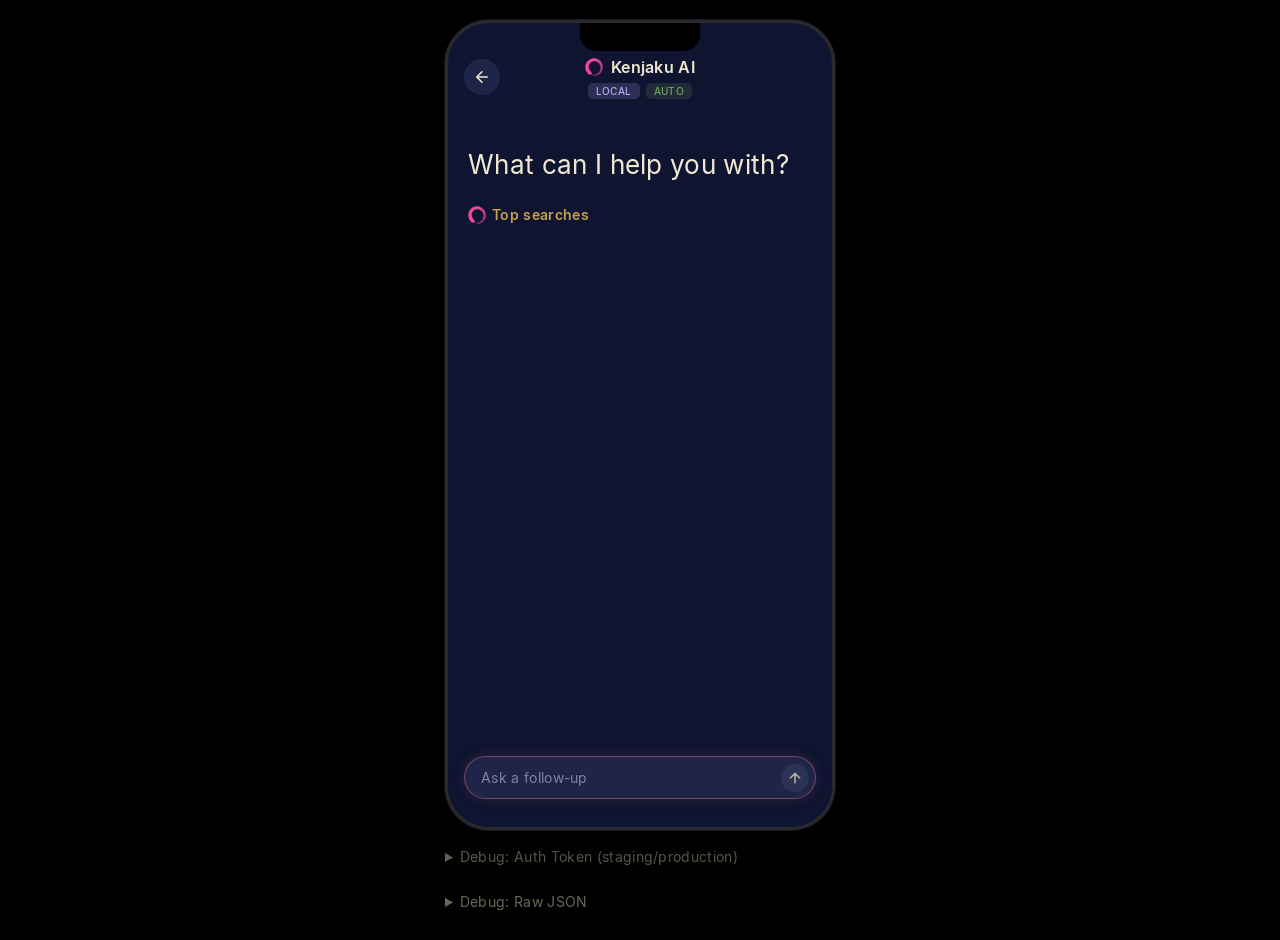
==== commit 6a57a5a3: "fix(geto-web): split env+locale pills onto own row; locale pill green; fix click-blocking overlay" ====
--- a/geto-web/index.html
+++ b/geto-web/index.html
@@ -19,23 +19,33 @@
           </svg>
         </button>
         <div class="header-title" id="headerTitle">
-          <span class="header-sparkle"><img src="enso.svg" alt="" width="18" height="18" style="display:block"></span> Kenjaku AI <span id="envLabel">Local</span>
-          <select id="envSelect" class="env-select">
-            <option value="local" selected>Local</option>
-            <option value="staging">Staging</option>
-            <option value="production">Production</option>
-          </select>
-          <select id="localeSwitcher" class="env-select" aria-label="Language">
-            <option value="">Auto</option>
-            <option value="en">English</option>
-            <option value="zh">简体中文</option>
-            <option value="zh-TW">繁體中文</option>
-            <option value="ja">日本語</option>
-            <option value="ko">한국어</option>
-            <option value="de">Deutsch</option>
-            <option value="fr">Français</option>
-            <option value="es">Español</option>
-          </select>
+          <div class="header-title-row">
+            <span class="header-sparkle"><img src="enso.svg" alt="" width="18" height="18" style="display:block"></span> Kenjaku AI
+          </div>
+          <div class="header-pills-row">
+            <span class="env-pill">
+              <span id="envLabel">Local</span>
+              <select id="envSelect" class="env-select">
+                <option value="local" selected>Local</option>
+                <option value="staging">Staging</option>
+                <option value="production">Production</option>
+              </select>
+            </span>
+            <span class="env-pill env-pill-locale">
+              <span id="localeLabel">Auto</span>
+              <select id="localeSwitcher" class="env-select" aria-label="Language">
+                <option value="">Auto</option>
+                <option value="en">English</option>
+                <option value="zh">简体中文</option>
+                <option value="zh-TW">繁體中文</option>
+                <option value="ja">日本語</option>
+                <option value="ko">한국어</option>
+                <option value="de">Deutsch</option>
+                <option value="fr">Français</option>
+                <option value="es">Español</option>
+              </select>
+            </span>
+          </div>
         </div>
         <div style="width:36px"></div>
       </header>
--- a/geto-web/styles.css
+++ b/geto-web/styles.css
@@ -163,14 +163,31 @@
   position: relative;
   cursor: pointer;
   display: flex;
-  align-items: center;
-  gap: 10px;
+  flex-direction: column;
+  align-items: center;
+  gap: 4px;
+}
+.header-title-row {
+  display: inline-flex;
+  align-items: center;
+  gap: 8px;
+}
+.header-pills-row {
+  display: inline-flex;
+  align-items: center;
+  gap: 6px;
 }
 
 .header-sparkle {
   display: inline-flex;
   align-items: center;
   vertical-align: middle;
+}
+
+.env-pill {
+  position: relative;
+  display: inline-flex;
+  align-items: center;
 }
 
 .env-select {
@@ -184,18 +201,23 @@
   font-size: 16px;
 }
 
-#envLabel {
+#envLabel,
+#localeLabel {
   color: var(--accent-violet);
-  font-size: 11px;
-  font-weight: 400;
+  font-size: 10px;
+  font-weight: 500;
   text-transform: uppercase;
   letter-spacing: 0.04em;
   display: inline-flex;
   align-items: center;
-  padding: 3px 9px;
+  padding: 3px 8px;
   background: rgba(180, 168, 240, 0.18);
-  border-radius: 6px;
+  border-radius: 5px;
   line-height: 1;
+}
+.env-pill-locale #localeLabel {
+  color: var(--accent-green);
+  background: rgba(111, 162, 101, 0.18);
 }
 
 /* ====== Progress Bar ====== */
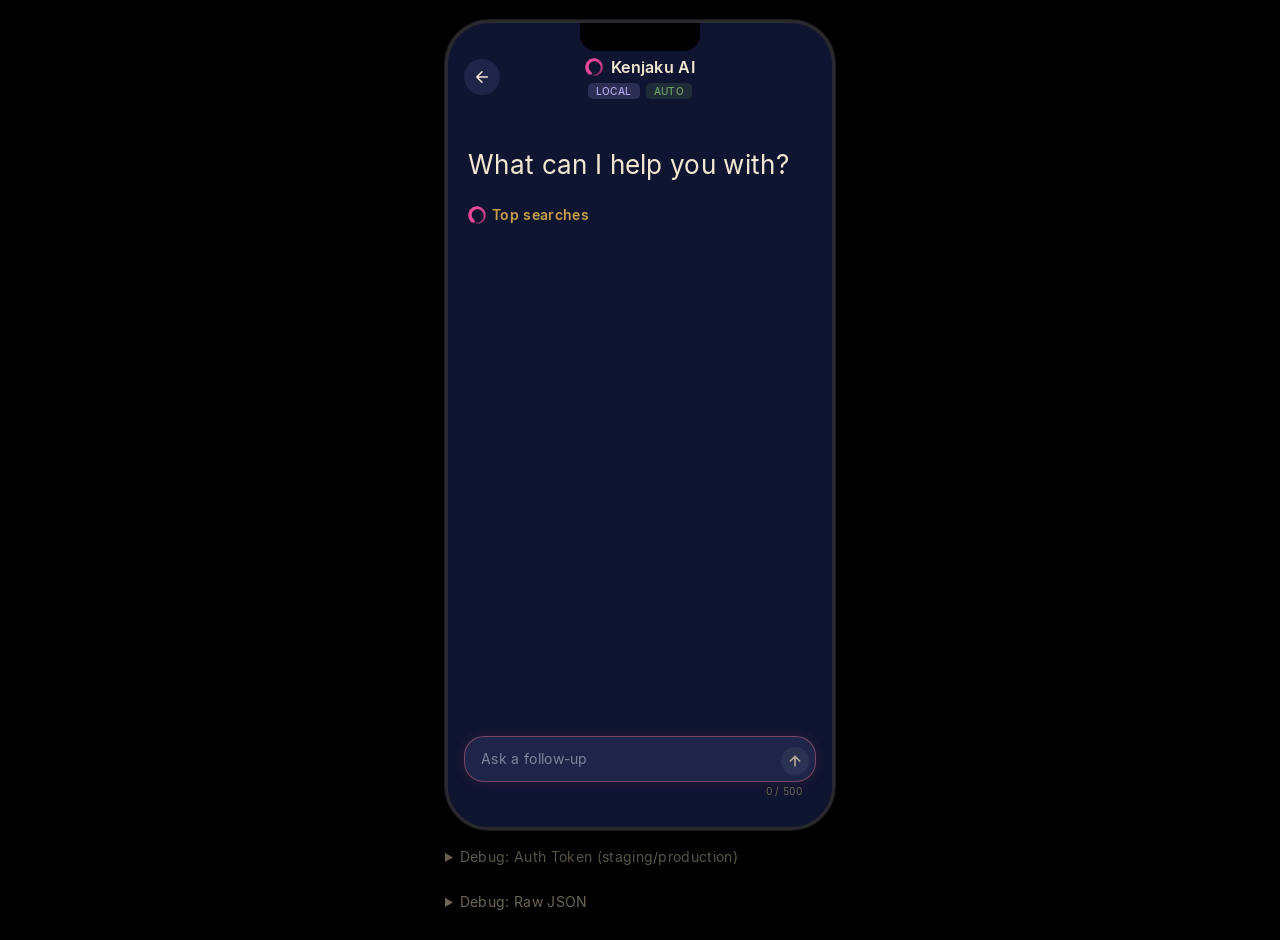
==== commit e5b39640: "feat(geto-web): IME-safe input, Shift+Enter newline, 500-char cap, auto-grow textarea" ====
--- a/geto-web/index.html
+++ b/geto-web/index.html
@@ -20,7 +20,7 @@
         </button>
         <div class="header-title" id="headerTitle">
           <div class="header-title-row">
-            <span class="header-sparkle"><img src="enso.svg" alt="" width="18" height="18" style="display:block"></span> Kenjaku AI
+            <span class="header-sparkle"><img src="enso.svg" alt="" width="18" height="18" style="display:block"></span> <span data-i18n="app_title">Kenjaku AI</span>
           </div>
           <div class="header-pills-row">
             <span class="env-pill">
@@ -54,8 +54,8 @@
       <div class="scroll-area" id="scrollArea">
         <!-- Initial search view -->
         <div id="searchView" class="search-view">
-          <div class="search-greeting">What can I help you with?</div>
-          <div class="pills-label"><span class="pills-label-icon"><img src="enso.svg" alt="" width="18" height="18" style="display:block"></span> Top searches</div>
+          <div class="search-greeting" data-i18n="search_greeting">What can I help you with?</div>
+          <div class="pills-label"><span class="pills-label-icon"><img src="enso.svg" alt="" width="18" height="18" style="display:block"></span> <span data-i18n="top_searches">Top searches</span></div>
           <div class="pills" id="pills"></div>
         </div>
 
@@ -63,11 +63,11 @@
         <div id="resultsView" class="results-view" style="display:none">
           <div class="query-echo" id="queryEcho"></div>
           <div class="search-status" id="searchStatus" style="display:none">
-            <span class="status-icon"><svg width="14" height="14" viewBox="0 0 24 24" fill="none" stroke="currentColor" stroke-width="2" stroke-linecap="round" stroke-linejoin="round"><circle cx="12" cy="12" r="3"/><path d="M19.4 15a1.65 1.65 0 0 0 .33 1.82l.06.06a2 2 0 1 1-2.83 2.83l-.06-.06a1.65 1.65 0 0 0-1.82-.33 1.65 1.65 0 0 0-1 1.51V21a2 2 0 0 1-4 0v-.09A1.65 1.65 0 0 0 9 19.4a1.65 1.65 0 0 0-1.82.33l-.06.06a2 2 0 1 1-2.83-2.83l.06-.06A1.65 1.65 0 0 0 4.68 15a1.65 1.65 0 0 0-1.51-1H3a2 2 0 0 1 0-4h.09A1.65 1.65 0 0 0 4.6 9a1.65 1.65 0 0 0-.33-1.82l-.06-.06a2 2 0 1 1 2.83-2.83l.06.06A1.65 1.65 0 0 0 9 4.68a1.65 1.65 0 0 0 1-1.51V3a2 2 0 0 1 4 0v.09a1.65 1.65 0 0 0 1 1.51 1.65 1.65 0 0 0 1.82-.33l.06-.06a2 2 0 1 1 2.83 2.83l-.06.06A1.65 1.65 0 0 0 19.4 9a1.65 1.65 0 0 0 1.51 1H21a2 2 0 0 1 0 4h-.09a1.65 1.65 0 0 0-1.51 1z"/></svg></span> Searching
+            <span class="status-icon"><svg width="14" height="14" viewBox="0 0 24 24" fill="none" stroke="currentColor" stroke-width="2" stroke-linecap="round" stroke-linejoin="round"><circle cx="12" cy="12" r="3"/><path d="M19.4 15a1.65 1.65 0 0 0 .33 1.82l.06.06a2 2 0 1 1-2.83 2.83l-.06-.06a1.65 1.65 0 0 0-1.82-.33 1.65 1.65 0 0 0-1 1.51V21a2 2 0 0 1-4 0v-.09A1.65 1.65 0 0 0 9 19.4a1.65 1.65 0 0 0-1.82.33l-.06.06a2 2 0 1 1-2.83-2.83l.06-.06A1.65 1.65 0 0 0 4.68 15a1.65 1.65 0 0 0-1.51-1H3a2 2 0 0 1 0-4h.09A1.65 1.65 0 0 0 4.6 9a1.65 1.65 0 0 0-.33-1.82l-.06-.06a2 2 0 1 1 2.83-2.83l.06.06A1.65 1.65 0 0 0 9 4.68a1.65 1.65 0 0 0 1-1.51V3a2 2 0 0 1 4 0v.09a1.65 1.65 0 0 0 1 1.51 1.65 1.65 0 0 0 1.82-.33l.06-.06a2 2 0 1 1 2.83 2.83l-.06.06A1.65 1.65 0 0 0 19.4 9a1.65 1.65 0 0 0 1.51 1H21a2 2 0 0 1 0 4h-.09a1.65 1.65 0 0 0-1.51 1z"/></svg></span> <span data-i18n="searching">Searching</span>
           </div>
           <div id="results" class="results"></div>
           <details id="debugInfo" class="debug-info" style="display:none">
-            <summary class="debug-summary">Debug</summary>
+            <summary class="debug-summary" data-i18n="debug">Debug</summary>
             <div class="debug-tags" id="debugTags"></div>
             <div class="debug-ids" id="debugIds"></div>
           </details>
@@ -77,7 +77,7 @@
       <!-- Fixed bottom bar -->
       <div class="bottom-bar">
         <div class="search-input-wrap">
-          <input type="text" id="searchInput" placeholder="Ask a follow-up" autocomplete="off" role="combobox" aria-expanded="false" aria-controls="autoCompleteDropdown" aria-autocomplete="list">
+          <textarea id="searchInput" rows="1" maxlength="500" data-i18n-placeholder="ask_followup" placeholder="Ask a follow-up" autocomplete="off" role="combobox" aria-expanded="false" aria-controls="autoCompleteDropdown" aria-autocomplete="list"></textarea>
           <button id="searchBtn" type="button" class="send-btn">
             <svg width="16" height="16" viewBox="0 0 24 24" fill="none" stroke="currentColor" stroke-width="2.5"
               stroke-linecap="round" stroke-linejoin="round">
@@ -85,20 +85,23 @@
             </svg>
           </button>
         </div>
+        <div class="input-meta">
+          <span id="charCounter" class="char-counter">0 / 500</span>
+        </div>
         <div id="autoCompleteDropdown" class="autocomplete-dropdown" role="listbox" aria-label="Search suggestions"></div>
       </div>
     </div>
   </div>
 
   <details class="debug-panel debug-auth-panel" id="authPanel">
-    <summary>Debug: Auth Token (staging/production)</summary>
+    <summary data-i18n="debug_auth_title">Debug: Auth Token (staging/production)</summary>
     <div class="debug-context-grid">
-      <label>Bearer Token<input type="password" id="bearerToken" placeholder="Paste token for non-local environments" autocomplete="off"></label>
+      <label><span data-i18n="bearer_token">Bearer Token</span><input type="password" id="bearerToken" data-i18n-placeholder="bearer_placeholder" placeholder="Paste token for non-local environments" autocomplete="off"></label>
     </div>
   </details>
 
   <details class="debug-panel">
-    <summary>Debug: Raw JSON</summary>
+    <summary data-i18n="debug_raw_json">Debug: Raw JSON</summary>
     <pre id="rawJson"></pre>
   </details>
 
--- a/geto-web/styles.css
+++ b/geto-web/styles.css
@@ -1368,12 +1368,12 @@
 
 .search-input-wrap {
   display: flex;
-  align-items: center;
+  align-items: flex-end;
   gap: 8px;
   background: var(--bg-input);
   border: 1.5px solid rgba(255, 117, 145, 0.4);
-  border-radius: 9999px;
-  padding: 4px 6px 4px 16px;
+  border-radius: 20px;
+  padding: 6px 6px 6px 16px;
   box-shadow: 0 0 14px rgba(255, 117, 145, 0.12);
   transition: box-shadow 0.2s ease, border-color 0.2s ease;
 }
@@ -1382,20 +1382,42 @@
   box-shadow: 0 0 24px rgba(255, 117, 145, 0.35);
 }
 
-.search-input-wrap input {
+.search-input-wrap textarea {
   flex: 1;
-  padding: 8px 0;
+  padding: 6px 0;
   background: transparent;
   border: none;
   color: var(--text-primary);
   font-size: 14px;
   font-weight: 400;
+  font-family: inherit;
   outline: none;
-}
-.search-input-wrap input::placeholder {
+  resize: none;
+  line-height: 20px;
+  /* 1 line ≈ 20px; max 3 lines = 60px. JS grows height dynamically
+     between 20 and 60 px based on scrollHeight. */
+  min-height: 20px;
+  max-height: 60px;
+  overflow-y: auto;
+}
+.search-input-wrap textarea::placeholder {
   color: #7B849B;
   font-weight: 400;
 }
+
+.input-meta {
+  display: flex;
+  justify-content: flex-end;
+  padding: 2px 14px 0;
+  pointer-events: none;
+}
+.char-counter {
+  font-size: 10px;
+  color: var(--text-muted);
+  font-variant-numeric: tabular-nums;
+}
+.char-counter.near-limit { color: var(--accent-orange); }
+.char-counter.at-limit { color: var(--accent-red); }
 
 .send-btn {
   width: 28px;
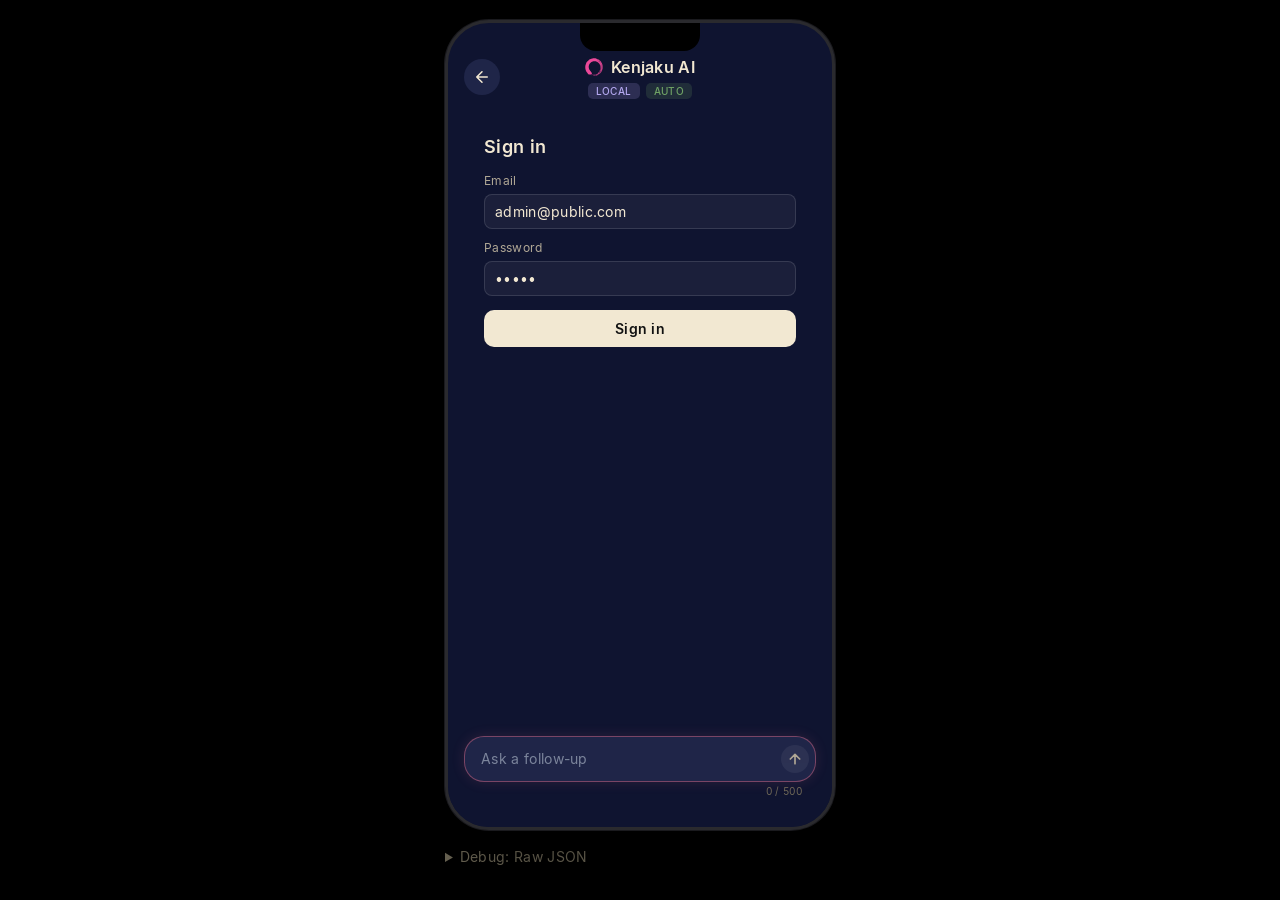
==== commit adaa8713: "feat(geto-web): login screen + admin UI + auto-logout on 401 - index.html: new #loginView and #admin" ====
--- a/geto-web/index.html
+++ b/geto-web/index.html
@@ -45,6 +45,11 @@
                 <option value="es">Español</option>
               </select>
             </span>
+            <!-- auth-login-rbac: gear pill, shown only for role=admin.
+                 Managed from app.js after successful login. -->
+            <button id="adminGearBtn" class="env-pill env-pill-gear" type="button" style="display:none" aria-label="Team settings">
+              <svg width="14" height="14" viewBox="0 0 24 24" fill="none" stroke="currentColor" stroke-width="2" stroke-linecap="round" stroke-linejoin="round"><circle cx="12" cy="12" r="3"/><path d="M19.4 15a1.65 1.65 0 0 0 .33 1.82l.06.06a2 2 0 1 1-2.83 2.83l-.06-.06a1.65 1.65 0 0 0-1.82-.33 1.65 1.65 0 0 0-1 1.51V21a2 2 0 0 1-4 0v-.09A1.65 1.65 0 0 0 9 19.4a1.65 1.65 0 0 0-1.82.33l-.06.06a2 2 0 1 1-2.83-2.83l.06-.06A1.65 1.65 0 0 0 4.68 15a1.65 1.65 0 0 0-1.51-1H3a2 2 0 0 1 0-4h.09A1.65 1.65 0 0 0 4.6 9a1.65 1.65 0 0 0-.33-1.82l-.06-.06a2 2 0 1 1 2.83-2.83l.06.06A1.65 1.65 0 0 0 9 4.68a1.65 1.65 0 0 0 1-1.51V3a2 2 0 0 1 4 0v.09a1.65 1.65 0 0 0 1 1.51 1.65 1.65 0 0 0 1.82-.33l.06-.06a2 2 0 1 1 2.83 2.83l-.06.06A1.65 1.65 0 0 0 19.4 9a1.65 1.65 0 0 0 1.51 1H21a2 2 0 0 1 0 4h-.09a1.65 1.65 0 0 0-1.51 1z"/></svg>
+            </button>
           </div>
         </div>
         <div style="width:36px"></div>
@@ -72,6 +77,57 @@
             <div class="debug-ids" id="debugIds"></div>
           </details>
         </div>
+
+        <!-- Login view (auth-login-rbac) -->
+        <div id="loginView" class="login-view" style="display:none">
+          <div class="login-title" data-i18n="login_title">Sign in</div>
+          <form id="loginForm" class="login-form" autocomplete="on">
+            <label class="login-field">
+              <span data-i18n="login_email">Email</span>
+              <input type="email" id="loginEmail" autocomplete="username" required>
+            </label>
+            <label class="login-field">
+              <span data-i18n="login_password">Password</span>
+              <input type="password" id="loginPassword" autocomplete="current-password" required>
+            </label>
+            <button type="submit" class="login-submit" data-i18n="login_submit">Sign in</button>
+            <div id="loginError" class="login-error" role="alert"></div>
+          </form>
+        </div>
+
+        <!-- Admin view (auth-login-rbac) — gated by role=admin -->
+        <div id="adminView" class="admin-view" style="display:none">
+          <section class="admin-section">
+            <div class="admin-section-title" data-i18n="invite_employee">Invite employee</div>
+            <form id="inviteForm" class="invite-form">
+              <label class="login-field">
+                <span data-i18n="invite_email">Email</span>
+                <input type="email" id="inviteEmail" required>
+              </label>
+              <label class="login-field">
+                <span data-i18n="invite_role">Role</span>
+                <select id="inviteRole">
+                  <option value="member" data-i18n="role_member">Member</option>
+                  <option value="admin" data-i18n="role_admin">Admin</option>
+                </select>
+              </label>
+              <label class="login-field">
+                <span data-i18n="invite_password">Password (min 12 chars)</span>
+                <input type="text" id="invitePassword" minlength="12" required>
+              </label>
+              <button type="submit" class="login-submit" data-i18n="invite_submit">Send invite</button>
+              <div id="inviteStatus" class="login-error" role="status"></div>
+            </form>
+          </section>
+          <section class="admin-section">
+            <div class="admin-section-title" data-i18n="team_title">Team</div>
+            <div id="teamList" class="team-list"></div>
+          </section>
+          <section class="admin-section">
+            <div class="admin-section-title" data-i18n="tenant_info">Your tenant</div>
+            <div id="tenantInfo" class="tenant-info"></div>
+          </section>
+        </div>
       </div>
 
       <!-- Fixed bottom bar -->
@@ -93,12 +149,13 @@
     </div>
   </div>
 
-  <details class="debug-panel debug-auth-panel" id="authPanel">
-    <summary data-i18n="debug_auth_title">Debug: Auth Token (staging/production)</summary>
-    <div class="debug-context-grid">
-      <label><span data-i18n="bearer_token">Bearer Token</span><input type="password" id="bearerToken" data-i18n-placeholder="bearer_placeholder" placeholder="Paste token for non-local environments" autocomplete="off"></label>
-    </div>
-  </details>
+  <!-- auth-login-rbac: preserve bearerToken hidden input so existing
+       getAuthHeaders() wiring keeps working. Replaced the visible
+       debug textarea with a sign-out button. -->
+  <input type="hidden" id="bearerToken" autocomplete="off">
+  <div class="signout-row" id="signoutRow" style="display:none">
+    <button id="signoutBtn" type="button" class="signout-btn" data-i18n="sign_out">Sign out</button>
+  </div>
 
   <details class="debug-panel">
     <summary data-i18n="debug_raw_json">Debug: Raw JSON</summary>
--- a/geto-web/styles.css
+++ b/geto-web/styles.css
@@ -27,6 +27,8 @@
   font-display: block;
   src: url('fonts/Inter-Bold.ttf') format('truetype');
 }
+
+
 
 * {
   margin: 0;
@@ -882,6 +884,7 @@
 .text-content {
   margin-bottom: 16px;
 }
+
 
 .text-content .text-title {
   font-weight: 400;
@@ -1344,6 +1347,7 @@
   align-items: center;
   gap: 10px;
   line-height: 1.4;
+  /* Long suggestions are clamped to 2 lines via the inner text span. */
 }
 .related-q:hover {
   border-color: rgba(255,255,255,0.12);
@@ -1353,6 +1357,17 @@
   flex-shrink: 0;
   width: 20px;
   height: 20px;
+}
+.related-q-text {
+  flex: 1 1 auto;
+  min-width: 0;
+  display: -webkit-box;
+  -webkit-line-clamp: 2;
+  line-clamp: 2;
+  -webkit-box-orient: vertical;
+  overflow: hidden;
+  text-overflow: ellipsis;
+  word-break: break-word;
 }
 .related-q::before {
   display: none;
@@ -1367,13 +1382,14 @@
 }
 
 .search-input-wrap {
-  display: flex;
-  align-items: flex-end;
-  gap: 8px;
+  position: relative;
+  display: block;
   background: var(--bg-input);
   border: 1.5px solid rgba(255, 117, 145, 0.4);
   border-radius: 20px;
-  padding: 6px 6px 6px 16px;
+  /* Right padding reserves room for the absolutely-positioned send
+     button so the textarea text never slips under it. */
+  padding: 6px 44px 6px 16px;
   box-shadow: 0 0 14px rgba(255, 117, 145, 0.12);
   transition: box-shadow 0.2s ease, border-color 0.2s ease;
 }
@@ -1383,7 +1399,8 @@
 }
 
 .search-input-wrap textarea {
-  flex: 1;
+  display: block;
+  width: 100%;
   padding: 6px 0;
   background: transparent;
   border: none;
@@ -1420,6 +1437,9 @@
 .char-counter.at-limit { color: var(--accent-red); }
 
 .send-btn {
+  position: absolute;
+  right: 6px;
+  bottom: 8px;
   width: 28px;
   height: 28px;
   display: flex;
@@ -1551,6 +1571,16 @@
   background: rgba(255,138,0,0.15);
   color: var(--accent-orange);
 }
+.debug-info .tag-grounding-web {
+  background: rgba(111,162,101,0.18);
+  color: var(--accent-green);
+  border: 1px solid rgba(111,162,101,0.35);
+}
+.debug-info .tag-grounding-gemini {
+  background: rgba(180,168,240,0.15);
+  color: var(--accent-violet);
+  border: 1px solid rgba(180,168,240,0.35);
+}
 .debug-info .tag-tokens {
   background: rgba(255,138,0,0.08);
   color: #FFB44D;
@@ -1620,6 +1650,51 @@
   border-radius: 12px;
   font-size: 13px;
   border: 1px solid rgba(255,59,48,0.2);
+}
+
+.error-title {
+  font-weight: 600;
+  font-size: 14px;
+  margin-bottom: 6px;
+}
+
+.error-hint {
+  color: #A0A9BE;
+  font-size: 13px;
+  line-height: 1.5;
+  margin-bottom: 10px;
+}
+
+.error-hint code {
+  background: rgba(255,255,255,0.08);
+  padding: 1px 6px;
+  border-radius: 4px;
+  font-size: 12px;
+}
+
+.error-details {
+  margin-top: 8px;
+  font-size: 12px;
+  color: #A0A9BE;
+}
+
+.error-details summary {
+  cursor: pointer;
+  user-select: none;
+  opacity: 0.7;
+}
+
+.error-details summary:hover { opacity: 1; }
+
+.error-details code {
+  display: block;
+  margin-top: 6px;
+  padding: 8px 10px;
+  background: rgba(0,0,0,0.3);
+  border-radius: 6px;
+  font-family: ui-monospace, monospace;
+  word-break: break-all;
+  white-space: pre-wrap;
 }
 
 .stopped-message {
@@ -2056,3 +2131,203 @@
   font-size: 10px;
   color: var(--text-secondary);
 }
+
+/* ===== auth-login-rbac ===================================== */
+.login-view {
+  padding: 16px;
+  display: flex;
+  flex-direction: column;
+  align-items: stretch;
+  gap: 12px;
+}
+.login-title {
+  font-size: 18px;
+  font-weight: 600;
+  color: var(--text-primary);
+  margin-top: 8px;
+}
+.login-form {
+  display: flex;
+  flex-direction: column;
+  gap: 10px;
+}
+.login-field {
+  display: flex;
+  flex-direction: column;
+  font-size: 12px;
+  color: var(--text-secondary);
+  gap: 4px;
+}
+.login-field input,
+.login-field select {
+  padding: 8px 10px;
+  background: rgba(255, 255, 255, 0.05);
+  color: var(--text-primary);
+  border: 1px solid rgba(255, 255, 255, 0.12);
+  border-radius: 8px;
+  font-size: 14px;
+}
+.login-field input:focus,
+.login-field select:focus {
+  outline: none;
+  border-color: rgba(255, 255, 255, 0.3);
+}
+.login-submit {
+  background: var(--text-primary);
+  color: #111;
+  border: none;
+  border-radius: 10px;
+  padding: 10px 14px;
+  font-weight: 600;
+  font-size: 14px;
+  cursor: pointer;
+  margin-top: 4px;
+}
+.login-submit:disabled {
+  opacity: 0.55;
+  cursor: wait;
+}
+.login-error {
+  color: #FF6B63;
+  font-size: 12px;
+  min-height: 16px;
+}
+
+/* ----- Admin view ----- */
+.admin-view {
+  padding: 12px 16px 24px;
+  display: flex;
+  flex-direction: column;
+  gap: 16px;
+}
+.admin-section {
+  background: rgba(255, 255, 255, 0.04);
+  border: 1px solid rgba(255, 255, 255, 0.08);
+  border-radius: 12px;
+  padding: 12px 14px;
+}
+.admin-section-title {
+  font-size: 13px;
+  font-weight: 600;
+  color: var(--text-primary);
+  margin-bottom: 10px;
+}
+.invite-form {
+  display: flex;
+  flex-direction: column;
+  gap: 8px;
+}
+.team-list {
+  display: flex;
+  flex-direction: column;
+  gap: 8px;
+}
+.team-card {
+  background: rgba(255, 255, 255, 0.05);
+  border: 1px solid rgba(255, 255, 255, 0.08);
+  border-radius: 10px;
+  padding: 10px 12px;
+  cursor: pointer;
+}
+.team-card-head {
+  display: flex;
+  align-items: center;
+  justify-content: space-between;
+  gap: 8px;
+}
+.team-card-email {
+  font-size: 13px;
+  color: var(--text-primary);
+  overflow: hidden;
+  text-overflow: ellipsis;
+  white-space: nowrap;
+  flex: 1;
+}
+.team-card-chip {
+  font-size: 10px;
+  padding: 2px 8px;
+  border-radius: 999px;
+  background: rgba(255, 255, 255, 0.08);
+  color: var(--text-secondary);
+}
+.team-card-chip.role-admin {
+  background: rgba(255, 214, 102, 0.18);
+  color: #FFD666;
+}
+.team-card-dot {
+  width: 8px;
+  height: 8px;
+  border-radius: 50%;
+  background: #6DD58C;
+  display: inline-block;
+  margin-left: 6px;
+}
+.team-card-dot.disabled {
+  background: #FF6B63;
+}
+.team-card-last {
+  font-size: 10px;
+  color: var(--text-muted);
+  margin-top: 4px;
+}
+.team-card-actions {
+  display: none;
+  margin-top: 10px;
+  gap: 8px;
+  flex-wrap: wrap;
+}
+.team-card.expanded .team-card-actions {
+  display: flex;
+}
+.team-action-btn {
+  padding: 6px 10px;
+  border-radius: 8px;
+  font-size: 11px;
+  border: 1px solid rgba(255, 255, 255, 0.15);
+  background: rgba(255, 255, 255, 0.05);
+  color: var(--text-primary);
+  cursor: pointer;
+}
+.team-action-btn.destructive {
+  border-color: rgba(255, 107, 99, 0.5);
+  color: #FF6B63;
+}
+.tenant-info {
+  font-size: 12px;
+  color: var(--text-secondary);
+  line-height: 1.6;
+}
+
+/* ----- Gear pill ----- */
+.env-pill-gear {
+  padding: 4px 8px;
+  font-size: 10px;
+  background: rgba(255, 255, 255, 0.04);
+  border: 1px solid rgba(255, 255, 255, 0.08);
+  color: var(--text-secondary);
+  border-radius: 999px;
+  cursor: pointer;
+  display: inline-flex;
+  align-items: center;
+  justify-content: center;
+}
+
+/* ----- Sign out row ----- */
+.signout-row {
+  text-align: center;
+  margin-top: 12px;
+  padding-bottom: 16px;
+}
+.signout-btn {
+  background: transparent;
+  color: var(--text-muted);
+  border: 1px solid rgba(255, 255, 255, 0.1);
+  border-radius: 999px;
+  padding: 6px 14px;
+  font-size: 12px;
+  cursor: pointer;
+}
+.signout-btn:hover {
+  color: var(--text-secondary);
+  border-color: rgba(255, 255, 255, 0.2);
+}
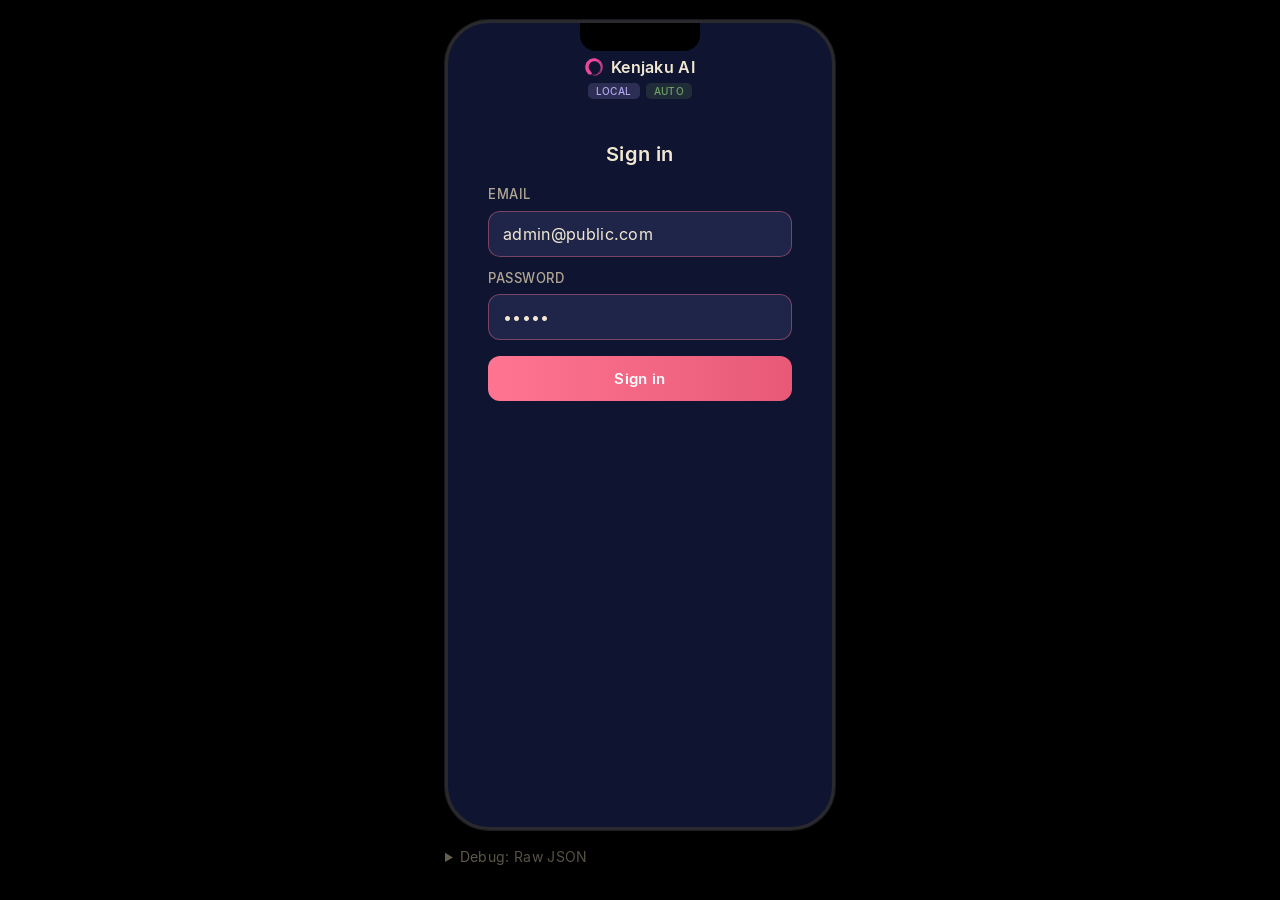
==== commit 1f05d447: "fix(geto-web): mask invite password field (type=password) Was rendering as plain text; flip to type=" ====
--- a/geto-web/index.html
+++ b/geto-web/index.html
@@ -113,7 +113,7 @@
               </label>
               <label class="login-field">
                 <span data-i18n="invite_password">Password (min 12 chars)</span>
-                <input type="text" id="invitePassword" minlength="12" required>
+                <input type="password" id="invitePassword" autocomplete="new-password" minlength="12" required>
               </label>
               <button type="submit" class="login-submit" data-i18n="invite_submit">Send invite</button>
               <div id="inviteStatus" class="login-error" role="status"></div>
--- a/geto-web/styles.css
+++ b/geto-web/styles.css
@@ -2133,102 +2133,182 @@
 }
 
 /* ===== auth-login-rbac ===================================== */
+/* All auth/admin chrome binds to the site tokens defined at :root.
+   Matches existing input container (pink focus ring, bg-input fill),
+   env-pill chip language (violet/gold accents, uppercase + tracked),
+   and the Inter font stack used everywhere else. */
+
 .login-view {
-  padding: 16px;
+  padding: 24px 20px;
   display: flex;
   flex-direction: column;
   align-items: stretch;
+  gap: 16px;
+  font-family: 'Inter', -apple-system, BlinkMacSystemFont, 'SF Pro Display', 'Segoe UI', Roboto, sans-serif;
+  letter-spacing: 0.02em;
+}
+.login-title {
+  font-size: 20px;
+  font-weight: 600;
+  color: var(--text-primary);
+  letter-spacing: 0.02em;
+  text-align: center;
+  margin-top: 8px;
+}
+.login-subtitle {
+  font-size: 12px;
+  color: var(--text-secondary);
+  text-align: center;
+  margin-bottom: 8px;
+}
+.login-form {
+  display: flex;
+  flex-direction: column;
   gap: 12px;
 }
-.login-title {
-  font-size: 18px;
-  font-weight: 600;
-  color: var(--text-primary);
-  margin-top: 8px;
-}
-.login-form {
+/* .login-field IS a <label> element wrapping a caption <span> + input.
+   Caption styling goes on the direct-child span, not a nested label. */
+.login-field {
   display: flex;
   flex-direction: column;
-  gap: 10px;
-}
-.login-field {
-  display: flex;
-  flex-direction: column;
-  font-size: 12px;
-  color: var(--text-secondary);
-  gap: 4px;
-}
+  gap: 6px;
+}
+.login-field > span {
+  font-size: 13px;
+  font-weight: 500;
+  color: var(--text-secondary);
+  text-transform: uppercase;
+  letter-spacing: 0.04em;
+}
+
+/* View-scoped chrome hiding. Login stands alone (no bottom bar, no
+   back button). Admin hides the search bar but keeps the back button
+   so users can return to search. Header pill row (env + locale) stays
+   visible on both — users may need to pick language pre-auth.
+
+   Back-button uses visibility:hidden (not display:none) so its slot
+   stays in the flex layout and the header title stays centered. */
+body.login-mode .bottom-bar,
+body.login-mode .progress-bar,
+body.admin-mode .bottom-bar,
+body.admin-mode .progress-bar { display: none !important; }
+body.login-mode .header-back-btn { visibility: hidden !important; }
+body.login-mode .scroll-area,
+body.admin-mode .scroll-area { padding-bottom: 0 !important; }
 .login-field input,
 .login-field select {
-  padding: 8px 10px;
-  background: rgba(255, 255, 255, 0.05);
-  color: var(--text-primary);
-  border: 1px solid rgba(255, 255, 255, 0.12);
-  border-radius: 8px;
-  font-size: 14px;
-}
+  font-family: inherit;
+  padding: 12px 14px;
+  background: var(--bg-input);
+  color: var(--text-primary);
+  border: 1.5px solid rgba(255, 117, 145, 0.4);
+  border-radius: 12px;
+  font-size: 16px;
+  transition: border-color 0.15s ease, box-shadow 0.15s ease;
+}
+.login-field input::placeholder { color: #7B849B; }
 .login-field input:focus,
 .login-field select:focus {
   outline: none;
-  border-color: rgba(255, 255, 255, 0.3);
+  border-color: rgba(255, 117, 145, 0.85);
+  box-shadow: 0 0 16px rgba(255, 117, 145, 0.25);
 }
 .login-submit {
-  background: var(--text-primary);
-  color: #111;
+  font-family: inherit;
+  background: linear-gradient(90deg, var(--accent-pink), #E85978);
+  color: #fff;
+  border: none;
+  border-radius: 12px;
+  padding: 13px 14px;
+  font-weight: 600;
+  font-size: 15px;
+  cursor: pointer;
+  margin-top: 4px;
+  transition: box-shadow 0.15s ease, transform 0.05s ease;
+  letter-spacing: 0.02em;
+}
+.login-submit:hover { box-shadow: 0 0 24px rgba(255, 117, 145, 0.45); }
+.login-submit:active { transform: translateY(1px); }
+.login-submit:disabled { opacity: 0.55; cursor: wait; box-shadow: none; transform: none; }
+.login-error {
+  color: var(--accent-red);
+  font-size: 12px;
+  min-height: 16px;
+  text-align: center;
+}
+
+/* ----- Admin view ----- */
+.admin-view {
+  padding: 16px 20px 24px;
+  display: flex;
+  flex-direction: column;
+  gap: 14px;
+  font-family: 'Inter', -apple-system, BlinkMacSystemFont, 'SF Pro Display', 'Segoe UI', Roboto, sans-serif;
+}
+.admin-section {
+  background: var(--bg-card);
+  border: 1px solid rgba(180, 168, 240, 0.18);
+  border-radius: 14px;
+  padding: 14px 16px;
+}
+.admin-section-title {
+  font-size: 15px;
+  font-weight: 600;
+  color: var(--accent-violet);
+  text-transform: uppercase;
+  letter-spacing: 0.06em;
+  margin-bottom: 14px;
+}
+.invite-form {
+  display: flex;
+  flex-direction: column;
+  gap: 10px;
+}
+.invite-form input,
+.invite-form select {
+  font-family: inherit;
+  padding: 9px 12px;
+  background: var(--bg-input);
+  color: var(--text-primary);
+  border: 1.5px solid rgba(255, 117, 145, 0.4);
+  border-radius: 10px;
+  font-size: 13px;
+  transition: border-color 0.15s ease;
+}
+.invite-form input:focus,
+.invite-form select:focus {
+  outline: none;
+  border-color: rgba(255, 117, 145, 0.85);
+}
+.invite-form input::placeholder { color: #7B849B; }
+.invite-form button {
+  font-family: inherit;
+  background: var(--accent-pink);
+  color: #fff;
   border: none;
   border-radius: 10px;
-  padding: 10px 14px;
+  padding: 10px 12px;
   font-weight: 600;
-  font-size: 14px;
-  cursor: pointer;
-  margin-top: 4px;
-}
-.login-submit:disabled {
-  opacity: 0.55;
-  cursor: wait;
-}
-.login-error {
-  color: #FF6B63;
-  font-size: 12px;
-  min-height: 16px;
-}
-
-/* ----- Admin view ----- */
-.admin-view {
-  padding: 12px 16px 24px;
+  font-size: 13px;
+  cursor: pointer;
+  letter-spacing: 0.01em;
+  transition: box-shadow 0.15s ease;
+}
+.invite-form button:hover { box-shadow: 0 0 16px rgba(255, 117, 145, 0.35); }
+.team-list {
   display: flex;
   flex-direction: column;
-  gap: 16px;
-}
-.admin-section {
-  background: rgba(255, 255, 255, 0.04);
-  border: 1px solid rgba(255, 255, 255, 0.08);
+  gap: 8px;
+}
+.team-card {
+  background: var(--bg-input);
+  border: 1px solid rgba(255, 255, 255, 0.06);
   border-radius: 12px;
   padding: 12px 14px;
-}
-.admin-section-title {
-  font-size: 13px;
-  font-weight: 600;
-  color: var(--text-primary);
-  margin-bottom: 10px;
-}
-.invite-form {
-  display: flex;
-  flex-direction: column;
-  gap: 8px;
-}
-.team-list {
-  display: flex;
-  flex-direction: column;
-  gap: 8px;
-}
-.team-card {
-  background: rgba(255, 255, 255, 0.05);
-  border: 1px solid rgba(255, 255, 255, 0.08);
-  border-radius: 10px;
-  padding: 10px 12px;
-  cursor: pointer;
-}
+  cursor: pointer;
+  transition: border-color 0.15s ease;
+}
+.team-card:hover { border-color: rgba(180, 168, 240, 0.3); }
 .team-card-head {
   display: flex;
   align-items: center;
@@ -2236,43 +2316,50 @@
   gap: 8px;
 }
 .team-card-email {
-  font-size: 13px;
+  font-size: 14px;
   color: var(--text-primary);
   overflow: hidden;
   text-overflow: ellipsis;
   white-space: nowrap;
   flex: 1;
+  font-weight: 500;
 }
 .team-card-chip {
-  font-size: 10px;
-  padding: 2px 8px;
+  font-size: 11px;
+  padding: 3px 9px;
   border-radius: 999px;
-  background: rgba(255, 255, 255, 0.08);
-  color: var(--text-secondary);
+  background: rgba(180, 168, 240, 0.18);
+  color: var(--accent-violet);
+  text-transform: uppercase;
+  letter-spacing: 0.04em;
+  font-weight: 500;
 }
 .team-card-chip.role-admin {
-  background: rgba(255, 214, 102, 0.18);
-  color: #FFD666;
+  background: rgba(199, 160, 74, 0.22);
+  color: var(--accent-orange);
 }
 .team-card-dot {
   width: 8px;
   height: 8px;
   border-radius: 50%;
-  background: #6DD58C;
+  background: var(--accent-green);
   display: inline-block;
   margin-left: 6px;
+  box-shadow: 0 0 8px rgba(111, 162, 101, 0.6);
 }
 .team-card-dot.disabled {
-  background: #FF6B63;
+  background: var(--accent-red);
+  box-shadow: none;
 }
 .team-card-last {
-  font-size: 10px;
+  font-size: 12px;
   color: var(--text-muted);
-  margin-top: 4px;
+  margin-top: 6px;
+  letter-spacing: 0.02em;
 }
 .team-card-actions {
   display: none;
-  margin-top: 10px;
+  margin-top: 12px;
   gap: 8px;
   flex-wrap: wrap;
 }
@@ -2280,52 +2367,70 @@
   display: flex;
 }
 .team-action-btn {
-  padding: 6px 10px;
+  font-family: inherit;
+  padding: 6px 12px;
   border-radius: 8px;
   font-size: 11px;
-  border: 1px solid rgba(255, 255, 255, 0.15);
-  background: rgba(255, 255, 255, 0.05);
-  color: var(--text-primary);
-  cursor: pointer;
-}
+  font-weight: 500;
+  border: 1px solid rgba(180, 168, 240, 0.3);
+  background: transparent;
+  color: var(--accent-violet);
+  cursor: pointer;
+  letter-spacing: 0.02em;
+  transition: background 0.15s ease;
+}
+.team-action-btn:hover { background: rgba(180, 168, 240, 0.1); }
 .team-action-btn.destructive {
-  border-color: rgba(255, 107, 99, 0.5);
-  color: #FF6B63;
-}
+  border-color: rgba(192, 74, 74, 0.5);
+  color: var(--accent-red);
+}
+.team-action-btn.destructive:hover { background: rgba(192, 74, 74, 0.12); }
 .tenant-info {
-  font-size: 12px;
-  color: var(--text-secondary);
-  line-height: 1.6;
-}
-
-/* ----- Gear pill ----- */
+  font-size: 14px;
+  color: var(--text-secondary);
+  line-height: 1.7;
+}
+.tenant-info strong {
+  color: var(--text-primary);
+  font-weight: 500;
+}
+
+/* ----- Gear pill (matches env-pill language) ----- */
 .env-pill-gear {
-  padding: 4px 8px;
+  padding: 3px 8px;
   font-size: 10px;
-  background: rgba(255, 255, 255, 0.04);
-  border: 1px solid rgba(255, 255, 255, 0.08);
-  color: var(--text-secondary);
-  border-radius: 999px;
+  background: rgba(180, 168, 240, 0.12);
+  border: 1px solid rgba(180, 168, 240, 0.2);
+  color: var(--accent-violet);
+  border-radius: 5px;
   cursor: pointer;
   display: inline-flex;
   align-items: center;
   justify-content: center;
-}
+  font-family: inherit;
+  transition: background 0.15s ease;
+}
+.env-pill-gear:hover { background: rgba(180, 168, 240, 0.22); }
 
 /* ----- Sign out row ----- */
 .signout-row {
   text-align: center;
-  margin-top: 12px;
+  margin-top: 16px;
   padding-bottom: 16px;
 }
 .signout-btn {
+  font-family: inherit;
   background: transparent;
   color: var(--text-muted);
   border: 1px solid rgba(255, 255, 255, 0.1);
   border-radius: 999px;
   padding: 6px 14px;
-  font-size: 12px;
-  cursor: pointer;
+  font-size: 11px;
+  cursor: pointer;
+  text-transform: uppercase;
+  letter-spacing: 0.06em;
+  font-weight: 500;
+  transition: color 0.15s ease, border-color 0.15s ease;
 }
 .signout-btn:hover {
   color: var(--text-secondary);
